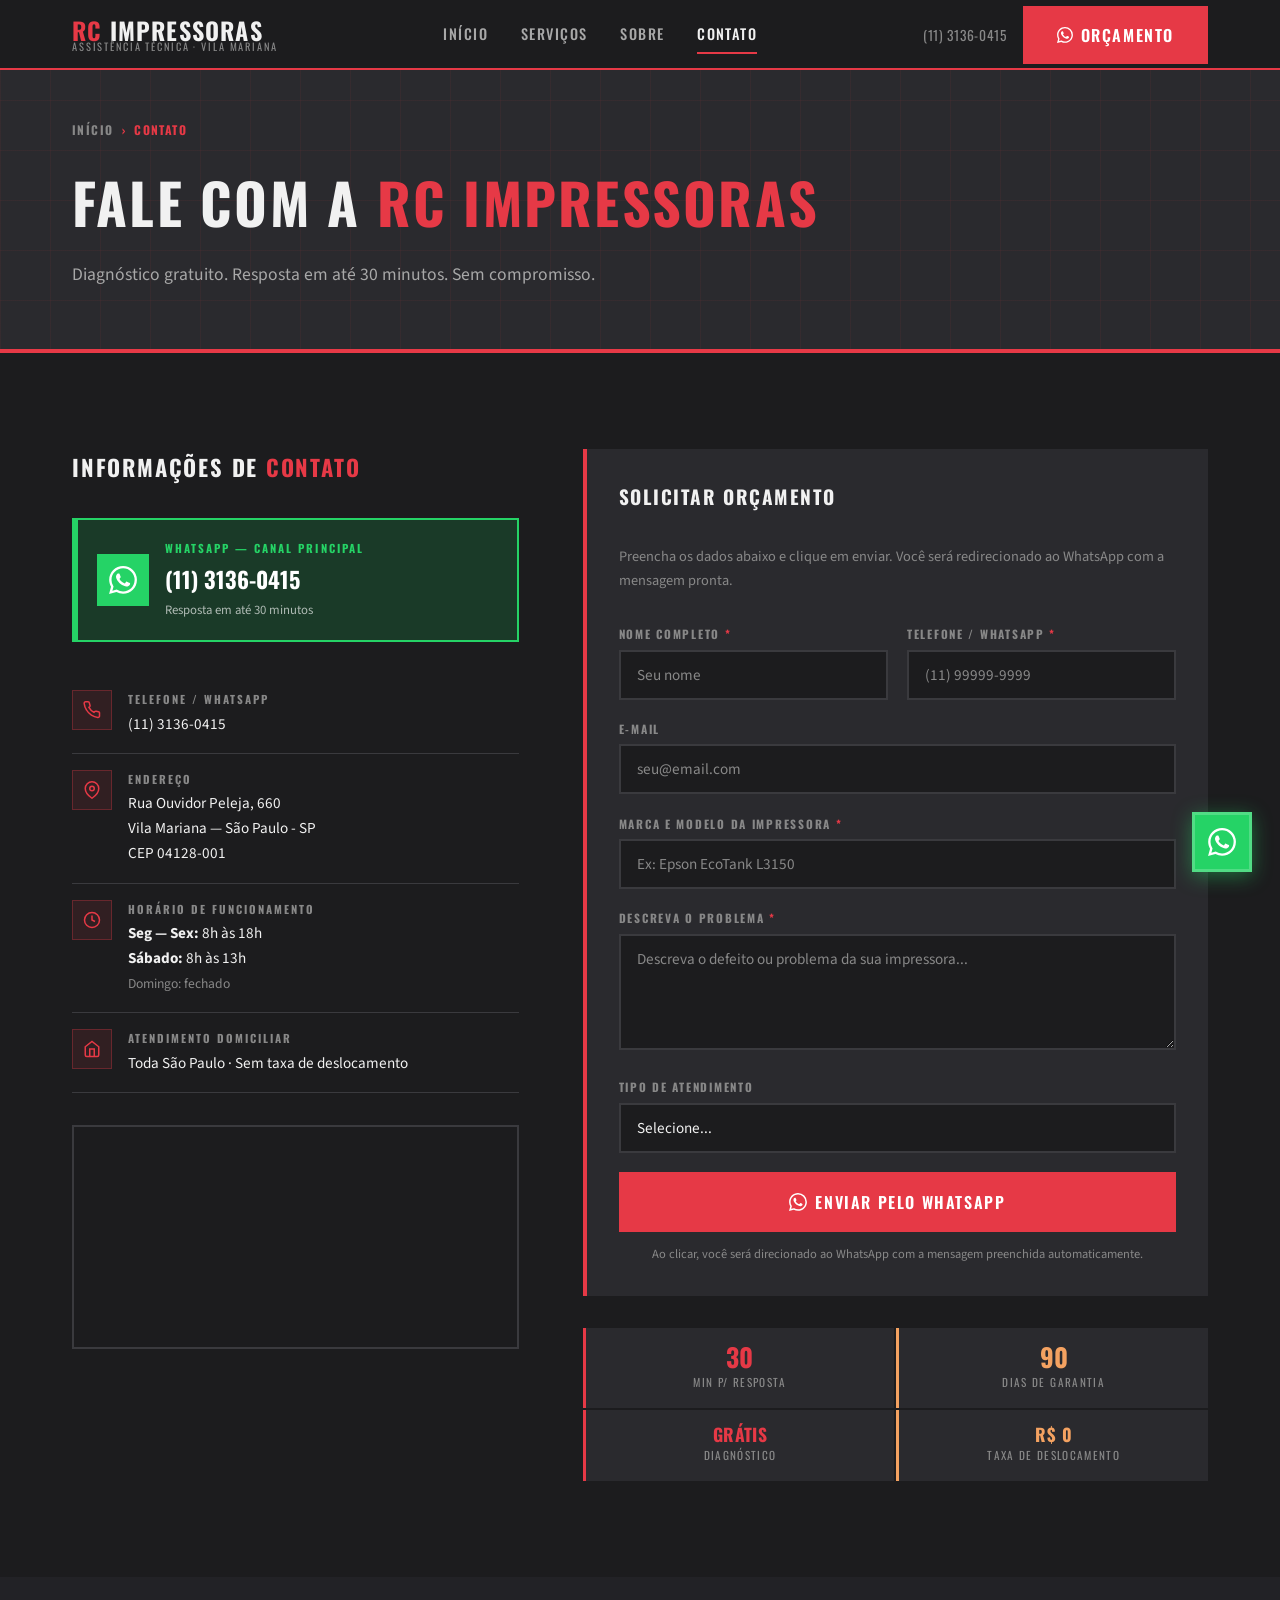
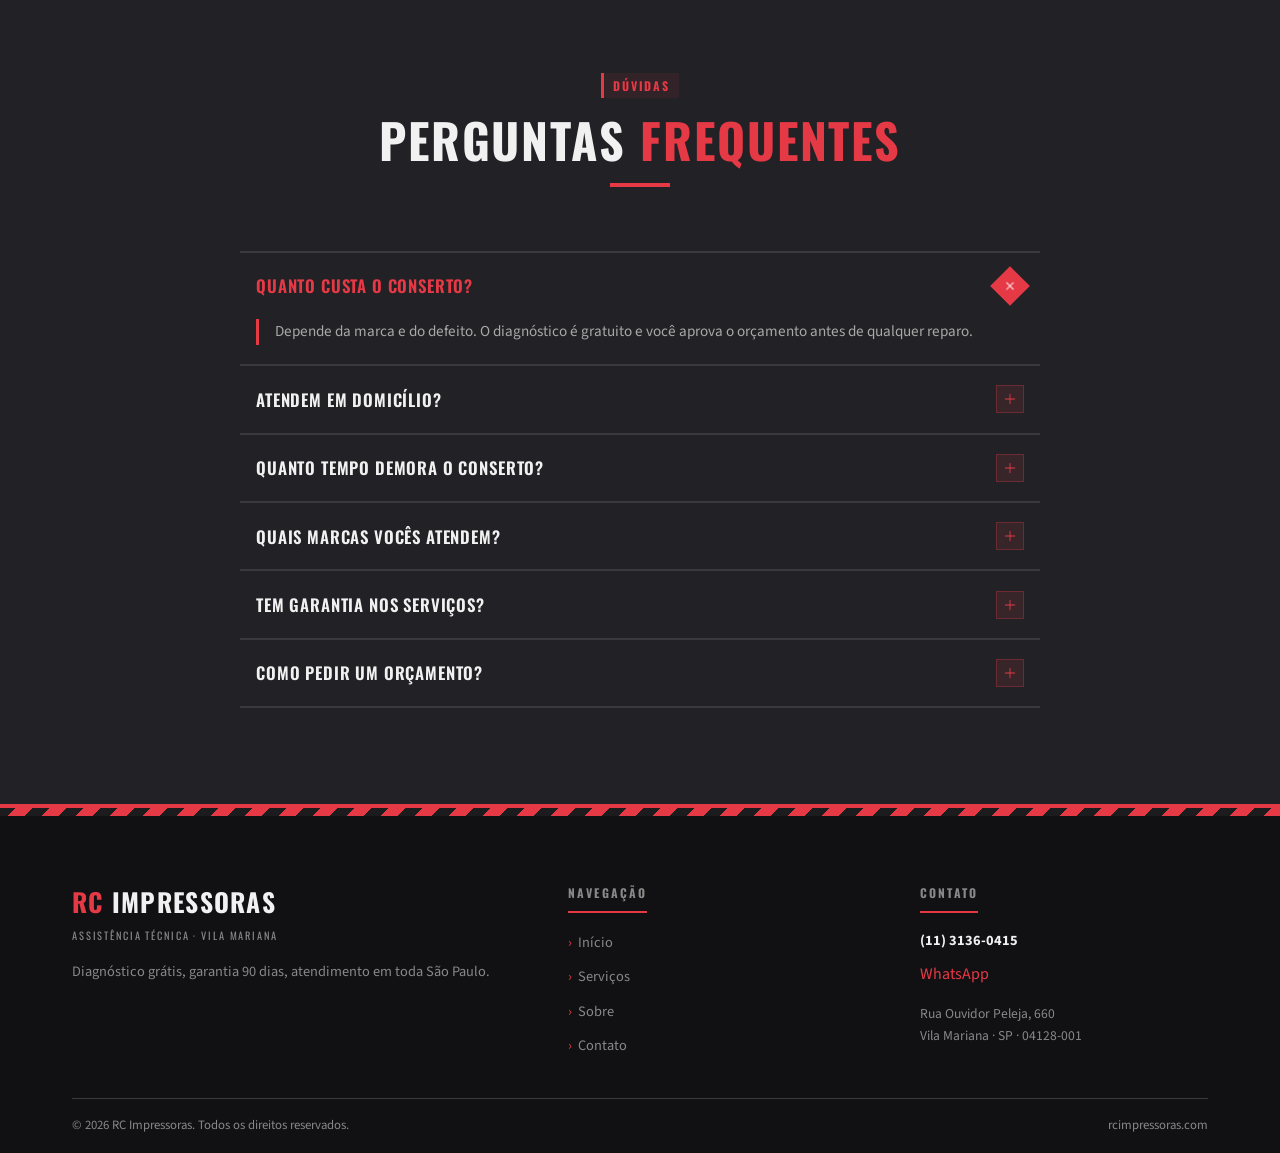
==== contato.html @ 0e1768c3 "chore: initial deploy - RC Impressoras industrial site Site estático industrial/robusto para GitHub " ====
<!DOCTYPE html>
<html lang="pt-BR">
<head>
  <meta charset="UTF-8">
  <meta name="viewport" content="width=device-width, initial-scale=1.0">
  <meta http-equiv="X-UA-Compatible" content="IE=edge">

  <title>Contato RC Impressoras | WhatsApp e Orçamento</title>
  <meta name="description" content="Fale com a RC Impressoras. Diagnóstico gratuito em São Paulo. WhatsApp (11) 3136-0415. Rua Ouvidor Peleja, 660 — Vila Mariana, SP.">
  <link rel="canonical" href="https://rcimpressoras.com/contato.html">

  <meta property="og:title" content="Contato RC Impressoras | WhatsApp">
  <meta property="og:description" content="Fale com a RC Impressoras. Diagnóstico gratuito em São Paulo.">
  <meta property="og:url" content="https://rcimpressoras.com/contato.html">
  <meta property="og:type" content="website">

  <link rel="preconnect" href="https://fonts.googleapis.com">
  <link rel="preconnect" href="https://fonts.gstatic.com" crossorigin>
  <link href="https://fonts.googleapis.com/css2?family=Oswald:wght@400;500;600;700&family=Source+Sans+3:wght@300;400;600;700&display=swap" rel="stylesheet">
  <link rel="stylesheet" href="css/style.css">

  <style>
    body{background:#1c1c1e;color:#f1f1f1}
    .site-header{position:fixed;top:0;left:0;right:0;z-index:1000;background:rgba(28,28,30,.95);border-bottom:2px solid #e63946;height:70px}
  </style>
</head>
<body>

<!-- HEADER -->
<header class="site-header" role="banner">
  <div class="container">
    <nav class="nav-inner" aria-label="Navegação principal">
      <a href="index.html" class="nav-logo" aria-label="RC Impressoras — Página inicial">
        <span class="logo-main"><span>RC</span> Impressoras</span>
        <span class="logo-sub">Assistência Técnica · Vila Mariana</span>
      </a>
      <ul class="nav-links" role="list">
        <li><a href="index.html">Início</a></li>
        <li><a href="servicos.html">Serviços</a></li>
        <li><a href="sobre.html">Sobre</a></li>
        <li><a href="contato.html" class="active">Contato</a></li>
      </ul>
      <div class="nav-cta">
        <span class="nav-phone">(11) 3136-0415</span>
        <a href="https://wa.me/551131360415?text=Ol%C3%A1!%20Gostaria%20de%20solicitar%20um%20or%C3%A7amento." class="btn btn-primary" target="_blank" rel="noopener noreferrer">
          <svg width="16" height="16" fill="currentColor" viewBox="0 0 16 16" aria-hidden="true"><path d="M13.601 2.326A7.854 7.854 0 0 0 7.994 0C3.627 0 .068 3.558.064 7.926c0 1.399.366 2.76 1.057 3.965L0 16l4.204-1.102a7.933 7.933 0 0 0 3.79.965h.004c4.368 0 7.926-3.558 7.93-7.93A7.898 7.898 0 0 0 13.6 2.326zM7.994 14.521a6.573 6.573 0 0 1-3.356-.92l-.24-.144-2.494.654.666-2.433-.156-.251a6.56 6.56 0 0 1-1.007-3.505c0-3.626 2.957-6.584 6.591-6.584a6.56 6.56 0 0 1 4.66 1.931 6.557 6.557 0 0 1 1.928 4.66c-.004 3.639-2.961 6.592-6.592 6.592zm3.615-4.934c-.197-.099-1.17-.578-1.353-.646-.182-.065-.315-.099-.445.099-.133.197-.513.646-.627.775-.114.133-.232.148-.43.05-.197-.1-.836-.308-1.592-.985-.59-.525-.985-1.175-1.103-1.372-.114-.198-.011-.304.088-.403.087-.088.197-.232.296-.346.1-.114.133-.198.198-.33.065-.134.034-.248-.015-.347-.05-.099-.445-1.076-.612-1.47-.16-.389-.323-.335-.445-.34-.114-.007-.247-.007-.38-.007a.729.729 0 0 0-.529.247c-.182.198-.691.677-.691 1.654 0 .977.71 1.916.81 2.049.098.133 1.394 2.132 3.383 2.992.47.205.84.326 1.129.418.475.152.904.129 1.246.08.38-.058 1.171-.48 1.338-.943.164-.464.164-.86.114-.943-.049-.084-.182-.133-.38-.232z"/></svg>
          Orçamento
        </a>
      </div>
      <button class="nav-toggle" aria-label="Abrir menu" aria-expanded="false" aria-controls="mobile-nav">
        <span></span><span></span><span></span>
      </button>
    </nav>
  </div>
</header>

<nav class="mobile-nav" id="mobile-nav" aria-label="Navegação mobile">
  <a href="index.html">Início</a>
  <a href="servicos.html">Serviços</a>
  <a href="sobre.html">Sobre</a>
  <a href="contato.html">Contato</a>
  <a href="https://wa.me/551131360415" target="_blank" rel="noopener noreferrer" style="color:var(--primary)">WhatsApp: (11) 3136-0415</a>
</nav>

<main>

<!-- PAGE HERO -->
<section class="page-hero" aria-label="Contato RC Impressoras">
  <div class="container">
    <nav class="breadcrumb" aria-label="Localização na página">
      <a href="index.html">Início</a>
      <span aria-hidden="true">›</span>
      <span aria-current="page">Contato</span>
    </nav>
    <h1 class="page-hero-title">Fale com a <span>RC Impressoras</span></h1>
    <p class="page-hero-sub">Diagnóstico gratuito. Resposta em até 30 minutos. Sem compromisso.</p>
  </div>
</section>

<!-- CONTACT SECTION -->
<section class="contact" aria-labelledby="contact-title">
  <div class="container">

    <div class="contact-inner">

      <!-- LEFT: Info -->
      <div>
        <h2 id="contact-title" style="font-family:var(--font-heading);font-size:1.4rem;font-weight:700;text-transform:uppercase;letter-spacing:.08em;margin-bottom:var(--space-md);color:var(--text);">Informações de <span style="color:var(--primary)">Contato</span></h2>

        <!-- WhatsApp highlight -->
        <a href="https://wa.me/551131360415?text=Ol%C3%A1!%20Gostaria%20de%20solicitar%20um%20or%C3%A7amento." target="_blank" rel="noopener noreferrer" style="display:flex;align-items:center;gap:1rem;background:#1a3a28;border:2px solid #25d366;border-left:6px solid #25d366;padding:1.2rem;margin-bottom:var(--space-md);text-decoration:none;transition:box-shadow .25s ease;" onmouseover="this.style.boxShadow='0 4px 20px rgba(37,211,102,.3)'" onmouseout="this.style.boxShadow='none'" aria-label="Abrir WhatsApp">
          <div style="width:52px;height:52px;background:#25d366;display:flex;align-items:center;justify-content:center;flex-shrink:0;">
            <svg width="28" height="28" viewBox="0 0 24 24" fill="white" aria-hidden="true"><path d="M17.472 14.382c-.297-.149-1.758-.867-2.03-.967-.273-.099-.471-.148-.67.15-.197.297-.767.966-.94 1.164-.173.199-.347.223-.644.075-.297-.15-1.255-.463-2.39-1.475-.883-.788-1.48-1.761-1.653-2.059-.173-.297-.018-.458.13-.606.134-.133.298-.347.446-.52.149-.174.198-.298.298-.497.099-.198.05-.371-.025-.52-.075-.149-.669-1.612-.916-2.207-.242-.579-.487-.5-.669-.51-.173-.008-.371-.01-.57-.01-.198 0-.52.074-.792.372-.272.297-1.04 1.016-1.04 2.479 0 1.462 1.065 2.875 1.213 3.074.149.198 2.096 3.2 5.077 4.487.709.306 1.262.489 1.694.625.712.227 1.36.195 1.871.118.571-.085 1.758-.719 2.006-1.413.248-.694.248-1.289.173-1.413-.074-.124-.272-.198-.57-.347m-5.421 7.403h-.004a9.87 9.87 0 0 1-5.031-1.378l-.361-.214-3.741.982.998-3.648-.235-.374a9.86 9.86 0 0 1-1.51-5.26c.001-5.45 4.436-9.884 9.888-9.884 2.64 0 5.122 1.03 6.988 2.898a9.825 9.825 0 0 1 2.893 6.994c-.003 5.45-4.437 9.884-9.885 9.884m8.413-18.297A11.815 11.815 0 0 0 12.05 0C5.495 0 .16 5.335.157 11.892c0 2.096.547 4.142 1.588 5.945L.057 24l6.305-1.654a11.882 11.882 0 0 0 5.683 1.448h.005c6.554 0 11.89-5.335 11.893-11.893a11.821 11.821 0 0 0-3.48-8.413z"/></svg>
          </div>
          <div>
            <div style="font-family:var(--font-heading);font-size:.7rem;font-weight:700;letter-spacing:.18em;text-transform:uppercase;color:#25d366;margin-bottom:.2rem;">WhatsApp — Canal principal</div>
            <div style="font-family:var(--font-heading);font-size:1.4rem;font-weight:700;color:#fff;">(11) 3136-0415</div>
            <div style="font-size:.8rem;color:rgba(255,255,255,.65);margin-top:.1rem;">Resposta em até 30 minutos</div>
          </div>
        </a>

        <div class="contact-detail">
          <div class="contact-detail-icon" aria-hidden="true">
            <svg width="18" height="18" fill="none" stroke="currentColor" stroke-width="2" viewBox="0 0 24 24"><path d="M22 16.92v3a2 2 0 0 1-2.18 2 19.79 19.79 0 0 1-8.63-3.07A19.5 19.5 0 0 1 4.69 12 19.79 19.79 0 0 1 1.61 3.39 2 2 0 0 1 3.6 1h3a2 2 0 0 1 2 1.72c.127.96.361 1.903.7 2.81a2 2 0 0 1-.45 2.11L7.91 8.38a16 16 0 0 0 6.71 6.71l.96-.96a2 2 0 0 1 2.11-.45c.907.339 1.85.573 2.81.7A2 2 0 0 1 22 16.92z"/></svg>
          </div>
          <div>
            <p class="contact-detail-label">Telefone / WhatsApp</p>
            <p class="contact-detail-value"><a href="tel:+551131360415">(11) 3136-0415</a></p>
          </div>
        </div>

        <div class="contact-detail">
          <div class="contact-detail-icon" aria-hidden="true">
            <svg width="18" height="18" fill="none" stroke="currentColor" stroke-width="2" viewBox="0 0 24 24"><path d="M21 10c0 7-9 13-9 13s-9-6-9-13a9 9 0 0 1 18 0z"/><circle cx="12" cy="10" r="3"/></svg>
          </div>
          <div>
            <p class="contact-detail-label">Endereço</p>
            <p class="contact-detail-value">Rua Ouvidor Peleja, 660<br>Vila Mariana — São Paulo - SP<br>CEP 04128-001</p>
          </div>
        </div>

        <div class="contact-detail">
          <div class="contact-detail-icon" aria-hidden="true">
            <svg width="18" height="18" fill="none" stroke="currentColor" stroke-width="2" viewBox="0 0 24 24"><circle cx="12" cy="12" r="10"/><polyline points="12 6 12 12 16 14"/></svg>
          </div>
          <div>
            <p class="contact-detail-label">Horário de funcionamento</p>
            <p class="contact-detail-value">
              <strong>Seg — Sex:</strong> 8h às 18h<br>
              <strong>Sábado:</strong> 8h às 13h<br>
              <span style="font-size:.85rem;color:var(--text-muted)">Domingo: fechado</span>
            </p>
          </div>
        </div>

        <div class="contact-detail">
          <div class="contact-detail-icon" aria-hidden="true">
            <svg width="18" height="18" fill="none" stroke="currentColor" stroke-width="2" viewBox="0 0 24 24"><path d="M3 9l9-7 9 7v11a2 2 0 0 1-2 2H5a2 2 0 0 1-2-2z"/><polyline points="9 22 9 12 15 12 15 22"/></svg>
          </div>
          <div>
            <p class="contact-detail-label">Atendimento domiciliar</p>
            <p class="contact-detail-value">Toda São Paulo · Sem taxa de deslocamento</p>
          </div>
        </div>

        <!-- Map embed placeholder -->
        <div style="margin-top:var(--space-md);border:2px solid var(--border);overflow:hidden;">
          <iframe
            title="Localização RC Impressoras — Rua Ouvidor Peleja 660, Vila Mariana, São Paulo"
            src="https://www.google.com/maps/embed?pb=!1m18!1m12!1m3!1d3655.6!2d-46.6385!3d-23.5951!2m3!1f0!2f0!3f0!3m2!1i1024!2i768!4f13.1!3m3!1m2!1s0x0%3A0x0!2zUua6Ouvidor+Peleja+660+Vila+Mariana+S%C3%A3o+Paulo!5e0!3m2!1spt-BR!2sbr!4v1234567890"
            width="100%"
            height="220"
            style="border:0;display:block;filter:grayscale(1) invert(0.9) contrast(1.1);"
            allowfullscreen=""
            loading="lazy"
            referrerpolicy="no-referrer-when-downgrade">
          </iframe>
        </div>
      </div>

      <!-- RIGHT: Form -->
      <div>
        <div class="contact-form-wrap animate-in delay-2">
          <h3>Solicitar Orçamento</h3>
          <p style="font-size:.9rem;color:var(--text-muted);margin-bottom:var(--space-md);">Preencha os dados abaixo e clique em enviar. Você será redirecionado ao WhatsApp com a mensagem pronta.</p>

          <form id="contact-form" novalidate aria-label="Formulário de orçamento">

            <div class="form-row">
              <div class="form-group">
                <label for="nome">Nome completo <span style="color:var(--primary)">*</span></label>
                <input type="text" id="nome" name="nome" placeholder="Seu nome" required autocomplete="name">
              </div>
              <div class="form-group">
                <label for="telefone">Telefone / WhatsApp <span style="color:var(--primary)">*</span></label>
                <input type="tel" id="telefone" name="telefone" placeholder="(11) 99999-9999" required autocomplete="tel">
              </div>
            </div>

            <div class="form-group">
              <label for="email">E-mail</label>
              <input type="email" id="email" name="email" placeholder="seu@email.com" autocomplete="email">
            </div>

            <div class="form-group">
              <label for="marca">Marca e modelo da impressora <span style="color:var(--primary)">*</span></label>
              <input type="text" id="marca" name="marca" placeholder="Ex: Epson EcoTank L3150" required>
            </div>

            <div class="form-group">
              <label for="problema">Descreva o problema <span style="color:var(--primary)">*</span></label>
              <textarea id="problema" name="problema" placeholder="Descreva o defeito ou problema da sua impressora..." required rows="4"></textarea>
            </div>

            <div class="form-group">
              <label for="tipo">Tipo de atendimento</label>
              <select id="tipo" name="tipo">
                <option value="">Selecione...</option>
                <option value="Levar à oficina">Levar à oficina</option>
                <option value="Atendimento domiciliar">Atendimento domiciliar</option>
                <option value="Manutenção preventiva">Manutenção preventiva (empresa)</option>
                <option value="Não sei ainda">Não sei ainda</option>
              </select>
            </div>

            <button type="submit" class="btn btn-primary" style="width:100%;justify-content:center;padding:1rem;">
              <svg width="18" height="18" fill="currentColor" viewBox="0 0 16 16" aria-hidden="true"><path d="M13.601 2.326A7.854 7.854 0 0 0 7.994 0C3.627 0 .068 3.558.064 7.926c0 1.399.366 2.76 1.057 3.965L0 16l4.204-1.102a7.933 7.933 0 0 0 3.79.965h.004c4.368 0 7.926-3.558 7.93-7.93A7.898 7.898 0 0 0 13.6 2.326zM7.994 14.521a6.573 6.573 0 0 1-3.356-.92l-.24-.144-2.494.654.666-2.433-.156-.251a6.56 6.56 0 0 1-1.007-3.505c0-3.626 2.957-6.584 6.591-6.584a6.56 6.56 0 0 1 4.66 1.931 6.557 6.557 0 0 1 1.928 4.66c-.004 3.639-2.961 6.592-6.592 6.592zm3.615-4.934c-.197-.099-1.17-.578-1.353-.646-.182-.065-.315-.099-.445.099-.133.197-.513.646-.627.775-.114.133-.232.148-.43.05-.197-.1-.836-.308-1.592-.985-.59-.525-.985-1.175-1.103-1.372-.114-.198-.011-.304.088-.403.087-.088.197-.232.296-.346.1-.114.133-.198.198-.33.065-.134.034-.248-.015-.347-.05-.099-.445-1.076-.612-1.47-.16-.389-.323-.335-.445-.34-.114-.007-.247-.007-.38-.007a.729.729 0 0 0-.529.247c-.182.198-.691.677-.691 1.654 0 .977.71 1.916.81 2.049.098.133 1.394 2.132 3.383 2.992.47.205.84.326 1.129.418.475.152.904.129 1.246.08.38-.058 1.171-.48 1.338-.943.164-.464.164-.86.114-.943-.049-.084-.182-.133-.38-.232z"/></svg>
              Enviar pelo WhatsApp
            </button>

            <p style="font-size:.78rem;color:var(--text-muted);margin-top:.75rem;text-align:center;">
              Ao clicar, você será direcionado ao WhatsApp com a mensagem preenchida automaticamente.
            </p>
          </form>
        </div>

        <!-- Diferenciais rápidos -->
        <div style="margin-top:var(--space-md);display:grid;grid-template-columns:1fr 1fr;gap:2px;">
          <div style="background:var(--surface);border-left:3px solid var(--primary);padding:1rem;text-align:center;">
            <div style="font-family:var(--font-heading);font-size:1.6rem;font-weight:700;color:var(--primary);line-height:1;">30</div>
            <div style="font-size:.7rem;font-family:var(--font-heading);letter-spacing:.12em;text-transform:uppercase;color:var(--text-muted);margin-top:.2rem;">min p/ resposta</div>
          </div>
          <div style="background:var(--surface);border-left:3px solid var(--accent);padding:1rem;text-align:center;">
            <div style="font-family:var(--font-heading);font-size:1.6rem;font-weight:700;color:var(--accent);line-height:1;">90</div>
            <div style="font-size:.7rem;font-family:var(--font-heading);letter-spacing:.12em;text-transform:uppercase;color:var(--text-muted);margin-top:.2rem;">dias de garantia</div>
          </div>
          <div style="background:var(--surface);border-left:3px solid var(--primary);padding:1rem;text-align:center;">
            <div style="font-family:var(--font-heading);font-size:1.1rem;font-weight:700;color:var(--primary);line-height:1;letter-spacing:.02em;">GRÁTIS</div>
            <div style="font-size:.7rem;font-family:var(--font-heading);letter-spacing:.12em;text-transform:uppercase;color:var(--text-muted);margin-top:.2rem;">diagnóstico</div>
          </div>
          <div style="background:var(--surface);border-left:3px solid var(--accent);padding:1rem;text-align:center;">
            <div style="font-family:var(--font-heading);font-size:1.1rem;font-weight:700;color:var(--accent);line-height:1;letter-spacing:.02em;">R$ 0</div>
            <div style="font-size:.7rem;font-family:var(--font-heading);letter-spacing:.12em;text-transform:uppercase;color:var(--text-muted);margin-top:.2rem;">taxa de deslocamento</div>
          </div>
        </div>

      </div>
    </div>

  </div>
</section>

<!-- FAQ SNIPPET -->
<section style="padding:var(--space-xl) 0;background:var(--surface-alt);" aria-labelledby="faq-c-title">
  <div class="container">
    <div class="section-header" style="text-align:center;margin-bottom:var(--space-lg)">
      <div class="section-tag" aria-hidden="true">Dúvidas</div>
      <h2 class="section-title" id="faq-c-title">Perguntas <span>Frequentes</span></h2>
      <div class="divider-red center" aria-hidden="true"></div>
    </div>

    <div class="faq-list" role="list">
      <div class="faq-item" role="listitem">
        <button class="faq-question" aria-expanded="false" aria-controls="faqc-a1">
          Quanto custa o conserto?
          <span class="faq-icon" aria-hidden="true"><svg width="14" height="14" fill="currentColor" viewBox="0 0 16 16"><path d="M8 2a.5.5 0 0 1 .5.5v5h5a.5.5 0 0 1 0 1h-5v5a.5.5 0 0 1-1 0v-5h-5a.5.5 0 0 1 0-1h5v-5A.5.5 0 0 1 8 2z"/></svg></span>
        </button>
        <div class="faq-answer" id="faqc-a1" role="region">
          <p>Depende da marca e do defeito. O diagnóstico é gratuito e você aprova o orçamento antes de qualquer reparo.</p>
        </div>
      </div>
      <div class="faq-item" role="listitem">
        <button class="faq-question" aria-expanded="false" aria-controls="faqc-a2">
          Atendem em domicílio?
          <span class="faq-icon" aria-hidden="true"><svg width="14" height="14" fill="currentColor" viewBox="0 0 16 16"><path d="M8 2a.5.5 0 0 1 .5.5v5h5a.5.5 0 0 1 0 1h-5v5a.5.5 0 0 1-1 0v-5h-5a.5.5 0 0 1 0-1h5v-5A.5.5 0 0 1 8 2z"/></svg></span>
        </button>
        <div class="faq-answer" id="faqc-a2" role="region">
          <p>Sim, atendemos em Vila Mariana e em toda São Paulo sem taxa de deslocamento.</p>
        </div>
      </div>
      <div class="faq-item" role="listitem">
        <button class="faq-question" aria-expanded="false" aria-controls="faqc-a3">
          Quanto tempo demora o conserto?
          <span class="faq-icon" aria-hidden="true"><svg width="14" height="14" fill="currentColor" viewBox="0 0 16 16"><path d="M8 2a.5.5 0 0 1 .5.5v5h5a.5.5 0 0 1 0 1h-5v5a.5.5 0 0 1-1 0v-5h-5a.5.5 0 0 1 0-1h5v-5A.5.5 0 0 1 8 2z"/></svg></span>
        </button>
        <div class="faq-answer" id="faqc-a3" role="region">
          <p>Maioria em 24 horas. Casos complexos até 3 dias úteis.</p>
        </div>
      </div>
      <div class="faq-item" role="listitem">
        <button class="faq-question" aria-expanded="false" aria-controls="faqc-a4">
          Quais marcas vocês atendem?
          <span class="faq-icon" aria-hidden="true"><svg width="14" height="14" fill="currentColor" viewBox="0 0 16 16"><path d="M8 2a.5.5 0 0 1 .5.5v5h5a.5.5 0 0 1 0 1h-5v5a.5.5 0 0 1-1 0v-5h-5a.5.5 0 0 1 0-1h5v-5A.5.5 0 0 1 8 2z"/></svg></span>
        </button>
        <div class="faq-answer" id="faqc-a4" role="region">
          <p>HP, Canon, Epson, Brother, Samsung, Zebra, Lexmark e outras. Entre em contato para confirmar sua marca.</p>
        </div>
      </div>
      <div class="faq-item" role="listitem">
        <button class="faq-question" aria-expanded="false" aria-controls="faqc-a5">
          Tem garantia nos serviços?
          <span class="faq-icon" aria-hidden="true"><svg width="14" height="14" fill="currentColor" viewBox="0 0 16 16"><path d="M8 2a.5.5 0 0 1 .5.5v5h5a.5.5 0 0 1 0 1h-5v5a.5.5 0 0 1-1 0v-5h-5a.5.5 0 0 1 0-1h5v-5A.5.5 0 0 1 8 2z"/></svg></span>
        </button>
        <div class="faq-answer" id="faqc-a5" role="region">
          <p>Sim, 90 dias em todos os serviços de peças e mão de obra.</p>
        </div>
      </div>
      <div class="faq-item" role="listitem">
        <button class="faq-question" aria-expanded="false" aria-controls="faqc-a6">
          Como pedir um orçamento?
          <span class="faq-icon" aria-hidden="true"><svg width="14" height="14" fill="currentColor" viewBox="0 0 16 16"><path d="M8 2a.5.5 0 0 1 .5.5v5h5a.5.5 0 0 1 0 1h-5v5a.5.5 0 0 1-1 0v-5h-5a.5.5 0 0 1 0-1h5v-5A.5.5 0 0 1 8 2z"/></svg></span>
        </button>
        <div class="faq-answer" id="faqc-a6" role="region">
          <p>Pelo formulário acima ou direto no WhatsApp (11) 3136-0415. Respondemos em até 30 minutos.</p>
        </div>
      </div>
    </div>
  </div>
</section>

</main>

<footer class="site-footer" role="contentinfo">
  <div class="danger-tape" aria-hidden="true"></div>
  <div class="container">
    <div class="footer-top">
      <div class="footer-brand">
        <p class="logo-main"><span>RC</span> Impressoras</p>
        <span class="logo-sub">Assistência Técnica · Vila Mariana</span>
        <p>Diagnóstico grátis, garantia 90 dias, atendimento em toda São Paulo.</p>
      </div>
      <nav aria-label="Links do rodapé">
        <p class="footer-col-title">Navegação</p>
        <ul class="footer-links">
          <li><a href="index.html">Início</a></li>
          <li><a href="servicos.html">Serviços</a></li>
          <li><a href="sobre.html">Sobre</a></li>
          <li><a href="contato.html">Contato</a></li>
        </ul>
      </nav>
      <div>
        <p class="footer-col-title">Contato</p>
        <p style="color:var(--neutral);font-size:.9rem"><strong style="color:var(--text)">(11) 3136-0415</strong></p>
        <p style="margin-top:.5rem"><a href="https://wa.me/551131360415" target="_blank" rel="noopener noreferrer" style="color:var(--primary)">WhatsApp</a></p>
        <p style="margin-top:1rem;font-size:.85rem;color:var(--text-muted)">Rua Ouvidor Peleja, 660<br>Vila Mariana · SP · 04128-001</p>
      </div>
    </div>
    <div class="footer-bottom">
      <p>&copy; 2026 RC Impressoras. Todos os direitos reservados.</p>
      <p><a href="https://rcimpressoras.com">rcimpressoras.com</a></p>
    </div>
  </div>
</footer>

<a href="https://wa.me/551131360415?text=Ol%C3%A1!%20Gostaria%20de%20solicitar%20um%20or%C3%A7amento." class="wa-float" target="_blank" rel="noopener noreferrer" aria-label="Falar no WhatsApp">
  <svg viewBox="0 0 24 24" fill="currentColor" aria-hidden="true"><path d="M17.472 14.382c-.297-.149-1.758-.867-2.03-.967-.273-.099-.471-.148-.67.15-.197.297-.767.966-.94 1.164-.173.199-.347.223-.644.075-.297-.15-1.255-.463-2.39-1.475-.883-.788-1.48-1.761-1.653-2.059-.173-.297-.018-.458.13-.606.134-.133.298-.347.446-.52.149-.174.198-.298.298-.497.099-.198.05-.371-.025-.52-.075-.149-.669-1.612-.916-2.207-.242-.579-.487-.5-.669-.51-.173-.008-.371-.01-.57-.01-.198 0-.52.074-.792.372-.272.297-1.04 1.016-1.04 2.479 0 1.462 1.065 2.875 1.213 3.074.149.198 2.096 3.2 5.077 4.487.709.306 1.262.489 1.694.625.712.227 1.36.195 1.871.118.571-.085 1.758-.719 2.006-1.413.248-.694.248-1.289.173-1.413-.074-.124-.272-.198-.57-.347m-5.421 7.403h-.004a9.87 9.87 0 0 1-5.031-1.378l-.361-.214-3.741.982.998-3.648-.235-.374a9.86 9.86 0 0 1-1.51-5.26c.001-5.45 4.436-9.884 9.888-9.884 2.64 0 5.122 1.03 6.988 2.898a9.825 9.825 0 0 1 2.893 6.994c-.003 5.45-4.437 9.884-9.885 9.884m8.413-18.297A11.815 11.815 0 0 0 12.05 0C5.495 0 .16 5.335.157 11.892c0 2.096.547 4.142 1.588 5.945L.057 24l6.305-1.654a11.882 11.882 0 0 0 5.683 1.448h.005c6.554 0 11.89-5.335 11.893-11.893a11.821 11.821 0 0 0-3.48-8.413z"/></svg>
  <span class="wa-tooltip">Falar no WhatsApp</span>
</a>

<script src="js/main.js"></script>
</body>
</html>
---- css/style.css ----
/* ============================================================
   RC Impressoras — style.css
   Industrial / Robusto Design System
   ============================================================ */

/* ── Google Fonts ── */
@import url('https://fonts.googleapis.com/css2?family=Oswald:wght@400;500;600;700&family=Source+Sans+3:wght@300;400;600;700&display=swap');

/* ── CSS Custom Properties ── */
:root {
  --bg:           #1c1c1e;
  --surface:      #2a2a2e;
  --surface-alt:  #222226;
  --primary:      #e63946;
  --primary-dark: #b52b35;
  --accent:       #f4a261;
  --neutral:      #a8a8a8;
  --text:         #f1f1f1;
  --text-muted:   #888888;
  --border:       #3a3a3e;
  --border-light: #444448;

  --font-heading: 'Oswald', 'Arial Narrow', sans-serif;
  --font-body:    'Source Sans 3', 'Helvetica Neue', sans-serif;

  --radius:       0px;
  --transition:   0.25s ease;
  --shadow:       0 4px 24px rgba(0,0,0,0.5);
  --shadow-red:   0 0 24px rgba(230,57,70,0.35);

  --container:    1200px;
  --space-xs:     0.5rem;
  --space-sm:     1rem;
  --space-md:     2rem;
  --space-lg:     4rem;
  --space-xl:     6rem;
}

/* ── Reset ── */
*, *::before, *::after { box-sizing: border-box; margin: 0; padding: 0; }

html { scroll-behavior: smooth; font-size: 16px; }

body {
  background-color: var(--bg);
  color: var(--text);
  font-family: var(--font-body);
  font-weight: 400;
  line-height: 1.65;
  -webkit-font-smoothing: antialiased;
  overflow-x: hidden;
}

img { max-width: 100%; height: auto; display: block; }
a { color: var(--primary); text-decoration: none; transition: color var(--transition); }
a:hover { color: var(--accent); }
ul { list-style: none; }
button { cursor: pointer; border: none; background: none; font-family: var(--font-body); }

/* ── Utility ── */
.container { max-width: var(--container); margin: 0 auto; padding: 0 var(--space-md); }
.sr-only { position: absolute; width: 1px; height: 1px; overflow: hidden; clip: rect(0,0,0,0); white-space: nowrap; }

.section-tag {
  display: inline-block;
  font-family: var(--font-heading);
  font-size: 0.75rem;
  font-weight: 700;
  letter-spacing: 0.15em;
  text-transform: uppercase;
  color: var(--primary);
  border-left: 3px solid var(--primary);
  padding: 0.2em 0.75em;
  margin-bottom: var(--space-sm);
  background: rgba(230,57,70,0.08);
}

.section-title {
  font-family: var(--font-heading);
  font-size: clamp(2rem, 4vw, 3rem);
  font-weight: 700;
  text-transform: uppercase;
  letter-spacing: 0.04em;
  line-height: 1.1;
  color: var(--text);
}

.section-title span { color: var(--primary); }

.divider-red {
  width: 60px;
  height: 4px;
  background: var(--primary);
  margin: var(--space-sm) 0 var(--space-md);
}

.divider-red.center { margin-left: auto; margin-right: auto; }

.btn {
  display: inline-flex;
  align-items: center;
  gap: 0.5rem;
  padding: 0.85rem 2rem;
  font-family: var(--font-heading);
  font-size: 1rem;
  font-weight: 600;
  letter-spacing: 0.1em;
  text-transform: uppercase;
  transition: all var(--transition);
  position: relative;
  overflow: hidden;
}

.btn::before {
  content: '';
  position: absolute;
  inset: 0;
  background: rgba(255,255,255,0.08);
  opacity: 0;
  transition: opacity var(--transition);
}

.btn:hover::before { opacity: 1; }

.btn-primary {
  background: var(--primary);
  color: #fff;
  border: 2px solid var(--primary);
}
.btn-primary:hover {
  background: var(--primary-dark);
  border-color: var(--primary-dark);
  color: #fff;
  transform: translateY(-2px);
  box-shadow: 0 6px 20px rgba(230,57,70,0.4);
}

.btn-outline {
  background: transparent;
  color: var(--text);
  border: 2px solid var(--border-light);
}
.btn-outline:hover {
  border-color: var(--primary);
  color: var(--primary);
  transform: translateY(-2px);
}

.btn-ghost {
  background: transparent;
  color: var(--primary);
  border: 2px solid var(--primary);
  padding: 0.65rem 1.5rem;
  font-size: 0.875rem;
}
.btn-ghost:hover {
  background: var(--primary);
  color: #fff;
}

/* ── Industrial Stripe Pattern ── */
.stripe-pattern {
  background-image: repeating-linear-gradient(
    -45deg,
    transparent,
    transparent 10px,
    rgba(230,57,70,0.08) 10px,
    rgba(230,57,70,0.08) 20px
  );
}

.danger-tape {
  height: 8px;
  background-image: repeating-linear-gradient(
    -45deg,
    var(--primary) 0,
    var(--primary) 12px,
    #1c1c1e 12px,
    #1c1c1e 24px
  );
}

/* ── NAV ── */
.site-header {
  position: fixed;
  top: 0;
  left: 0;
  right: 0;
  z-index: 1000;
  background: rgba(28,28,30,0.95);
  backdrop-filter: blur(12px);
  -webkit-backdrop-filter: blur(12px);
  border-bottom: 2px solid var(--primary);
  transition: box-shadow var(--transition);
}

.site-header.scrolled { box-shadow: 0 4px 30px rgba(0,0,0,0.6); }

.nav-inner {
  display: flex;
  align-items: center;
  justify-content: space-between;
  height: 70px;
}

.nav-logo {
  display: flex;
  flex-direction: column;
  line-height: 1;
  color: var(--text);
}

.nav-logo .logo-main {
  font-family: var(--font-heading);
  font-size: 1.5rem;
  font-weight: 700;
  text-transform: uppercase;
  letter-spacing: 0.05em;
  color: var(--text);
}

.nav-logo .logo-main span { color: var(--primary); }

.nav-logo .logo-sub {
  font-size: 0.65rem;
  letter-spacing: 0.18em;
  text-transform: uppercase;
  color: var(--text-muted);
  font-family: var(--font-heading);
}

.nav-logo:hover { color: var(--text); }

.nav-links {
  display: flex;
  align-items: center;
  gap: 0.25rem;
}

.nav-links a {
  font-family: var(--font-heading);
  font-size: 0.9rem;
  font-weight: 500;
  text-transform: uppercase;
  letter-spacing: 0.1em;
  color: var(--neutral);
  padding: 0.5rem 0.9rem;
  position: relative;
  transition: color var(--transition);
}

.nav-links a::after {
  content: '';
  position: absolute;
  bottom: -2px;
  left: 0.9rem;
  right: 0.9rem;
  height: 2px;
  background: var(--primary);
  transform: scaleX(0);
  transition: transform var(--transition);
}

.nav-links a:hover,
.nav-links a.active {
  color: var(--text);
}

.nav-links a:hover::after,
.nav-links a.active::after {
  transform: scaleX(1);
}

.nav-cta {
  display: flex;
  align-items: center;
  gap: var(--space-sm);
}

.nav-phone {
  font-family: var(--font-heading);
  font-size: 0.85rem;
  color: var(--text-muted);
  letter-spacing: 0.05em;
  display: none;
}

@media (min-width: 900px) { .nav-phone { display: block; } }

/* Mobile nav toggle */
.nav-toggle {
  display: flex;
  flex-direction: column;
  gap: 5px;
  padding: 8px;
  background: none;
  border: 2px solid var(--border-light);
}

.nav-toggle span {
  display: block;
  width: 22px;
  height: 2px;
  background: var(--text);
  transition: all 0.3s ease;
}

.nav-toggle.open span:nth-child(1) { transform: translateY(7px) rotate(45deg); }
.nav-toggle.open span:nth-child(2) { opacity: 0; }
.nav-toggle.open span:nth-child(3) { transform: translateY(-7px) rotate(-45deg); }

.mobile-nav {
  display: none;
  position: fixed;
  top: 70px;
  left: 0;
  right: 0;
  background: var(--surface);
  border-bottom: 2px solid var(--primary);
  z-index: 999;
  padding: var(--space-md);
}

.mobile-nav.open { display: block; }

.mobile-nav a {
  display: block;
  font-family: var(--font-heading);
  font-size: 1.2rem;
  font-weight: 600;
  text-transform: uppercase;
  letter-spacing: 0.1em;
  color: var(--text);
  padding: 0.9rem 0;
  border-bottom: 1px solid var(--border);
}

.mobile-nav a:last-child { border-bottom: none; }
.mobile-nav a:hover { color: var(--primary); padding-left: 0.5rem; }

@media (min-width: 768px) {
  .nav-toggle { display: none; }
}

@media (max-width: 767px) {
  .nav-links, .nav-phone { display: none; }
  .nav-cta .btn { display: none; }
}

/* ── HERO ── */
.hero {
  min-height: 100vh;
  display: flex;
  align-items: center;
  position: relative;
  overflow: hidden;
  padding-top: 70px;
}

.hero-bg {
  position: absolute;
  inset: 0;
  background:
    linear-gradient(135deg, rgba(28,28,30,0.95) 0%, rgba(28,28,30,0.75) 60%, rgba(230,57,70,0.15) 100%),
    repeating-linear-gradient(
      -45deg,
      transparent,
      transparent 40px,
      rgba(255,255,255,0.01) 40px,
      rgba(255,255,255,0.01) 80px
    );
  background-color: #111113;
}

/* Industrial grid overlay */
.hero-bg::before {
  content: '';
  position: absolute;
  inset: 0;
  background-image:
    linear-gradient(rgba(230,57,70,0.07) 1px, transparent 1px),
    linear-gradient(90deg, rgba(230,57,70,0.07) 1px, transparent 1px);
  background-size: 60px 60px;
}

.hero-bg::after {
  content: '';
  position: absolute;
  bottom: 0;
  left: 0;
  right: 0;
  height: 200px;
  background: linear-gradient(to top, var(--bg), transparent);
}

.hero-content {
  position: relative;
  z-index: 1;
  max-width: 780px;
  padding: var(--space-lg) 0;
}

.hero-badge {
  display: inline-flex;
  align-items: center;
  gap: 0.5rem;
  background: rgba(230,57,70,0.15);
  border: 1px solid var(--primary);
  border-left: 4px solid var(--primary);
  padding: 0.4rem 1rem;
  margin-bottom: var(--space-md);
}

.hero-badge span {
  font-family: var(--font-heading);
  font-size: 0.75rem;
  font-weight: 700;
  text-transform: uppercase;
  letter-spacing: 0.2em;
  color: var(--primary);
}

.hero-badge .dot {
  width: 6px;
  height: 6px;
  background: var(--primary);
  border-radius: 50%;
  animation: pulse-dot 1.5s infinite;
}

@keyframes pulse-dot {
  0%, 100% { opacity: 1; transform: scale(1); }
  50% { opacity: 0.4; transform: scale(0.6); }
}

.hero-title {
  font-family: var(--font-heading);
  font-size: clamp(2.6rem, 6vw, 5rem);
  font-weight: 700;
  text-transform: uppercase;
  letter-spacing: 0.02em;
  line-height: 1.0;
  color: var(--text);
  margin-bottom: var(--space-sm);
}

.hero-title .highlight {
  color: var(--primary);
  display: block;
}

.hero-sub {
  font-size: clamp(1rem, 2vw, 1.25rem);
  color: var(--neutral);
  margin-bottom: var(--space-md);
  max-width: 540px;
  font-weight: 300;
  line-height: 1.7;
}

.hero-actions {
  display: flex;
  flex-wrap: wrap;
  gap: var(--space-sm);
  margin-bottom: var(--space-lg);
}

.trust-badges {
  display: flex;
  flex-wrap: wrap;
  gap: 0.75rem;
}

.trust-badge {
  display: inline-flex;
  align-items: center;
  gap: 0.4rem;
  background: rgba(255,255,255,0.05);
  border: 1px solid var(--border-light);
  border-left: 3px solid var(--accent);
  padding: 0.4rem 0.85rem;
}

.trust-badge span {
  font-family: var(--font-heading);
  font-size: 0.7rem;
  font-weight: 700;
  letter-spacing: 0.18em;
  text-transform: uppercase;
  color: var(--accent);
}

.trust-badge svg { color: var(--accent); flex-shrink: 0; }

/* ── STATS BAR ── */
.stats-bar {
  background: var(--surface);
  border-top: 4px solid var(--primary);
  border-bottom: 2px solid var(--border);
  padding: var(--space-md) 0;
}

.stats-bar .stripe-pattern { position: absolute; inset: 0; pointer-events: none; }

.stats-grid {
  display: grid;
  grid-template-columns: repeat(2, 1fr);
  gap: 2px;
}

@media (min-width: 600px) { .stats-grid { grid-template-columns: repeat(4, 1fr); } }

.stat-item {
  text-align: center;
  padding: var(--space-sm) var(--space-md);
  position: relative;
}

.stat-item:not(:last-child)::after {
  content: '';
  position: absolute;
  right: 0;
  top: 20%;
  bottom: 20%;
  width: 1px;
  background: var(--border-light);
}

.stat-number {
  font-family: var(--font-heading);
  font-size: clamp(2.2rem, 5vw, 3.5rem);
  font-weight: 700;
  color: var(--primary);
  line-height: 1;
  letter-spacing: -0.02em;
}

.stat-number span { font-size: 0.6em; color: var(--accent); vertical-align: super; }

.stat-label {
  font-size: 0.75rem;
  font-weight: 700;
  text-transform: uppercase;
  letter-spacing: 0.15em;
  color: var(--text-muted);
  margin-top: 0.25rem;
}

/* ── HOW IT WORKS ── */
.how-it-works {
  padding: var(--space-xl) 0;
  background: var(--bg);
  position: relative;
}

.how-it-works .section-header {
  text-align: center;
  margin-bottom: var(--space-lg);
}

.steps-grid {
  display: grid;
  grid-template-columns: 1fr;
  gap: 2px;
  position: relative;
}

@media (min-width: 768px) {
  .steps-grid {
    grid-template-columns: repeat(3, 1fr);
  }
}

.step-card {
  background: var(--surface);
  padding: var(--space-md) var(--space-md) var(--space-md);
  position: relative;
  overflow: hidden;
  border-bottom: 4px solid transparent;
  transition: border-color var(--transition), transform var(--transition);
}

.step-card::before {
  content: '';
  position: absolute;
  top: 0;
  left: 0;
  right: 0;
  height: 3px;
  background: var(--primary);
  transform: scaleX(0);
  transition: transform var(--transition);
}

.step-card:hover::before { transform: scaleX(1); }
.step-card:hover { border-bottom-color: var(--primary); transform: translateY(-4px); }

.step-num {
  font-family: var(--font-heading);
  font-size: 5rem;
  font-weight: 700;
  line-height: 1;
  color: rgba(230,57,70,0.12);
  position: absolute;
  top: var(--space-sm);
  right: var(--space-md);
  letter-spacing: -0.04em;
  user-select: none;
}

.step-icon {
  width: 56px;
  height: 56px;
  background: rgba(230,57,70,0.12);
  border: 2px solid var(--primary);
  display: flex;
  align-items: center;
  justify-content: center;
  color: var(--primary);
  margin-bottom: var(--space-sm);
  position: relative;
}

.step-title {
  font-family: var(--font-heading);
  font-size: 1.25rem;
  font-weight: 700;
  text-transform: uppercase;
  letter-spacing: 0.1em;
  color: var(--text);
  margin-bottom: 0.5rem;
}

.step-desc {
  font-size: 0.95rem;
  color: var(--text-muted);
  line-height: 1.6;
}

.step-connector {
  display: none;
  position: absolute;
  top: 50%;
  right: -1px;
  width: 2px;
  height: 40%;
  background: var(--primary);
  transform: translateY(-50%);
}

@media (min-width: 768px) { .step-connector { display: none; } }

/* ── SERVICES ── */
.services {
  padding: var(--space-xl) 0;
  background: var(--surface-alt);
}

.section-header {
  margin-bottom: var(--space-lg);
}

.services-grid {
  display: grid;
  grid-template-columns: 1fr;
  gap: var(--space-sm);
}

@media (min-width: 600px) { .services-grid { grid-template-columns: repeat(2, 1fr); } }
@media (min-width: 1024px) { .services-grid { grid-template-columns: repeat(4, 1fr); } }

.service-card {
  background: var(--surface);
  border-left: 4px solid var(--primary);
  padding: var(--space-md);
  position: relative;
  overflow: hidden;
  transition: transform var(--transition), box-shadow var(--transition);
  display: flex;
  flex-direction: column;
}

.service-card::after {
  content: '';
  position: absolute;
  bottom: 0;
  left: 0;
  right: 0;
  height: 2px;
  background: linear-gradient(90deg, var(--primary), transparent);
  transform: scaleX(0);
  transform-origin: left;
  transition: transform 0.35s ease;
}

.service-card:hover {
  transform: translateY(-6px);
  box-shadow: var(--shadow), var(--shadow-red);
}

.service-card:hover::after { transform: scaleX(1); }

.service-icon {
  width: 52px;
  height: 52px;
  background: rgba(230,57,70,0.1);
  border: 1px solid rgba(230,57,70,0.3);
  display: flex;
  align-items: center;
  justify-content: center;
  color: var(--primary);
  margin-bottom: var(--space-sm);
  transition: background var(--transition), border-color var(--transition);
}

.service-card:hover .service-icon {
  background: rgba(230,57,70,0.2);
  border-color: var(--primary);
}

.service-title {
  font-family: var(--font-heading);
  font-size: 1.2rem;
  font-weight: 700;
  text-transform: uppercase;
  letter-spacing: 0.08em;
  color: var(--text);
  margin-bottom: 0.5rem;
}

.service-desc {
  font-size: 0.9rem;
  color: var(--text-muted);
  line-height: 1.65;
  flex: 1;
  margin-bottom: var(--space-sm);
}

.service-brands {
  display: flex;
  flex-wrap: wrap;
  gap: 0.35rem;
  margin-bottom: var(--space-sm);
}

.brand-tag {
  font-family: var(--font-heading);
  font-size: 0.65rem;
  font-weight: 600;
  letter-spacing: 0.1em;
  text-transform: uppercase;
  background: rgba(255,255,255,0.05);
  border: 1px solid var(--border-light);
  color: var(--text-muted);
  padding: 0.15rem 0.5rem;
}

/* ── ABOUT ── */
.about {
  padding: var(--space-xl) 0;
  background: var(--bg);
}

.about-inner {
  display: grid;
  grid-template-columns: 1fr;
  gap: var(--space-lg);
  align-items: center;
}

@media (min-width: 900px) {
  .about-inner { grid-template-columns: 1fr 1fr; }
}

.about-visual {
  position: relative;
}

.about-graphic {
  background: var(--surface);
  border: 2px solid var(--border-light);
  border-left: 8px solid var(--primary);
  padding: var(--space-lg) var(--space-md);
  position: relative;
  overflow: hidden;
  min-height: 380px;
  display: flex;
  flex-direction: column;
  justify-content: center;
}

.about-graphic::before {
  content: '';
  position: absolute;
  inset: 0;
  background-image: repeating-linear-gradient(
    -45deg,
    transparent,
    transparent 20px,
    rgba(230,57,70,0.04) 20px,
    rgba(230,57,70,0.04) 40px
  );
}

.about-big-text {
  font-family: var(--font-heading);
  font-size: clamp(4rem, 10vw, 8rem);
  font-weight: 700;
  text-transform: uppercase;
  color: rgba(255,255,255,0.04);
  line-height: 0.9;
  user-select: none;
  position: absolute;
  bottom: -0.1em;
  left: 0.1em;
  letter-spacing: -0.02em;
}

.about-quote {
  position: relative;
  z-index: 1;
}

.about-quote blockquote {
  font-family: var(--font-heading);
  font-size: clamp(1.4rem, 3vw, 2rem);
  font-weight: 600;
  text-transform: uppercase;
  letter-spacing: 0.04em;
  line-height: 1.3;
  color: var(--text);
  border-left: 4px solid var(--primary);
  padding-left: var(--space-sm);
  margin-bottom: var(--space-sm);
}

.about-quote blockquote em {
  font-style: normal;
  color: var(--primary);
}

.about-since {
  font-family: var(--font-heading);
  font-size: 0.75rem;
  font-weight: 700;
  letter-spacing: 0.2em;
  text-transform: uppercase;
  color: var(--text-muted);
}

.about-text p {
  color: var(--neutral);
  margin-bottom: var(--space-sm);
  line-height: 1.8;
  font-size: 1.05rem;
}

.differentials {
  margin-top: var(--space-md);
}

.differentials-title {
  font-family: var(--font-heading);
  font-size: 0.75rem;
  font-weight: 700;
  letter-spacing: 0.18em;
  text-transform: uppercase;
  color: var(--text-muted);
  margin-bottom: var(--space-sm);
}

.differential-item {
  display: flex;
  align-items: center;
  gap: 0.75rem;
  padding: 0.7rem 0;
  border-bottom: 1px solid var(--border);
}

.differential-item:last-child { border-bottom: none; }

.diff-icon {
  width: 28px;
  height: 28px;
  background: rgba(230,57,70,0.1);
  border: 1px solid rgba(230,57,70,0.3);
  display: flex;
  align-items: center;
  justify-content: center;
  color: var(--primary);
  flex-shrink: 0;
}

.differential-item span {
  font-size: 0.95rem;
  color: var(--text);
  font-weight: 400;
}

/* ── FAQ ── */
.faq {
  padding: var(--space-xl) 0;
  background: var(--surface-alt);
}

.faq .section-header {
  text-align: center;
  margin-bottom: var(--space-lg);
}

.faq-list {
  max-width: 800px;
  margin: 0 auto;
}

.faq-item {
  border-bottom: 2px solid var(--border);
  overflow: hidden;
}

.faq-item:first-child { border-top: 2px solid var(--border); }

.faq-question {
  width: 100%;
  display: flex;
  align-items: center;
  justify-content: space-between;
  gap: var(--space-sm);
  padding: 1.2rem var(--space-sm);
  font-family: var(--font-heading);
  font-size: 1.05rem;
  font-weight: 600;
  text-transform: uppercase;
  letter-spacing: 0.05em;
  color: var(--text);
  text-align: left;
  transition: color var(--transition);
  background: transparent;
}

.faq-question:hover { color: var(--primary); }

.faq-question[aria-expanded="true"] { color: var(--primary); }

.faq-icon {
  width: 28px;
  height: 28px;
  background: rgba(230,57,70,0.1);
  border: 1px solid rgba(230,57,70,0.3);
  display: flex;
  align-items: center;
  justify-content: center;
  flex-shrink: 0;
  color: var(--primary);
  transition: transform var(--transition), background var(--transition);
}

.faq-question[aria-expanded="true"] .faq-icon {
  transform: rotate(45deg);
  background: var(--primary);
  color: #fff;
}

.faq-answer {
  max-height: 0;
  overflow: hidden;
  transition: max-height 0.35s ease, padding 0.35s ease;
  padding: 0 var(--space-sm);
}

.faq-answer.open {
  max-height: 200px;
  padding: 0 var(--space-sm) 1.2rem;
}

.faq-answer p {
  color: var(--neutral);
  font-size: 0.95rem;
  line-height: 1.7;
  border-left: 3px solid var(--primary);
  padding-left: var(--space-sm);
}

/* ── CTA BANNER ── */
.cta-banner {
  background: var(--primary);
  padding: var(--space-lg) 0;
  position: relative;
  overflow: hidden;
}

.cta-banner::before {
  content: '';
  position: absolute;
  inset: 0;
  background-image: repeating-linear-gradient(
    -45deg,
    transparent,
    transparent 20px,
    rgba(0,0,0,0.08) 20px,
    rgba(0,0,0,0.08) 40px
  );
}

.cta-inner {
  position: relative;
  z-index: 1;
  text-align: center;
}

.cta-inner .section-title { color: #fff; }
.cta-inner .section-title span { color: #ffeecc; }

.cta-sub {
  font-size: 1.15rem;
  color: rgba(255,255,255,0.85);
  margin: var(--space-sm) 0 var(--space-md);
}

.btn-white {
  background: #fff;
  color: var(--primary);
  border: 2px solid #fff;
}
.btn-white:hover {
  background: #ffeecc;
  border-color: #ffeecc;
  color: var(--primary-dark);
  transform: translateY(-2px);
}

/* ── CONTACT ── */
.contact {
  padding: var(--space-xl) 0;
  background: var(--bg);
}

.contact-inner {
  display: grid;
  grid-template-columns: 1fr;
  gap: var(--space-lg);
}

@media (min-width: 900px) {
  .contact-inner { grid-template-columns: 1fr 1.4fr; }
}

.contact-info h3 {
  font-family: var(--font-heading);
  font-size: 1.4rem;
  font-weight: 700;
  text-transform: uppercase;
  letter-spacing: 0.08em;
  color: var(--text);
  margin-bottom: var(--space-md);
}

.contact-detail {
  display: flex;
  gap: var(--space-sm);
  padding: var(--space-sm) 0;
  border-bottom: 1px solid var(--border);
}

.contact-detail:last-of-type { border-bottom: none; }

.contact-detail-icon {
  width: 40px;
  height: 40px;
  background: rgba(230,57,70,0.1);
  border: 1px solid rgba(230,57,70,0.3);
  display: flex;
  align-items: center;
  justify-content: center;
  color: var(--primary);
  flex-shrink: 0;
}

.contact-detail-label {
  font-family: var(--font-heading);
  font-size: 0.7rem;
  font-weight: 700;
  letter-spacing: 0.18em;
  text-transform: uppercase;
  color: var(--text-muted);
}

.contact-detail-value {
  font-size: 0.95rem;
  color: var(--text);
  margin-top: 0.2rem;
}

.contact-detail-value a { color: var(--text); }
.contact-detail-value a:hover { color: var(--primary); }

.contact-form-wrap {
  background: var(--surface);
  border-left: 4px solid var(--primary);
  padding: var(--space-md);
}

.contact-form-wrap h3 {
  font-family: var(--font-heading);
  font-size: 1.2rem;
  font-weight: 700;
  text-transform: uppercase;
  letter-spacing: 0.08em;
  margin-bottom: var(--space-md);
  color: var(--text);
}

.form-group {
  margin-bottom: 1.2rem;
}

.form-group label {
  display: block;
  font-family: var(--font-heading);
  font-size: 0.72rem;
  font-weight: 700;
  letter-spacing: 0.15em;
  text-transform: uppercase;
  color: var(--text-muted);
  margin-bottom: 0.4rem;
}

.form-group input,
.form-group textarea,
.form-group select {
  width: 100%;
  background: var(--bg);
  border: 2px solid var(--border);
  color: var(--text);
  padding: 0.75rem 1rem;
  font-family: var(--font-body);
  font-size: 0.95rem;
  outline: none;
  transition: border-color var(--transition);
  -webkit-appearance: none;
  appearance: none;
}

.form-group input:focus,
.form-group textarea:focus,
.form-group select:focus {
  border-color: var(--primary);
  box-shadow: 0 0 0 3px rgba(230,57,70,0.15);
}

.form-group input::placeholder,
.form-group textarea::placeholder { color: var(--text-muted); }

.form-group textarea { resize: vertical; min-height: 110px; }

.form-row {
  display: grid;
  grid-template-columns: 1fr;
  gap: 1.2rem;
}

@media (min-width: 480px) { .form-row { grid-template-columns: 1fr 1fr; } }

/* ── FOOTER ── */
.site-footer {
  background: #111113;
  border-top: 4px solid var(--primary);
}

.footer-top {
  padding: var(--space-lg) 0 var(--space-md);
  display: grid;
  grid-template-columns: 1fr;
  gap: var(--space-lg);
}

@media (min-width: 768px) {
  .footer-top { grid-template-columns: 1.5fr 1fr 1fr; }
}

.footer-brand .logo-main {
  font-family: var(--font-heading);
  font-size: 1.6rem;
  font-weight: 700;
  text-transform: uppercase;
  letter-spacing: 0.05em;
  color: var(--text);
  margin-bottom: 0.2rem;
}

.footer-brand .logo-main span { color: var(--primary); }

.footer-brand .logo-sub {
  font-size: 0.65rem;
  letter-spacing: 0.18em;
  text-transform: uppercase;
  color: var(--text-muted);
  font-family: var(--font-heading);
  margin-bottom: var(--space-sm);
  display: block;
}

.footer-brand p {
  font-size: 0.9rem;
  color: var(--text-muted);
  line-height: 1.7;
  margin-bottom: var(--space-sm);
}

.footer-col-title {
  font-family: var(--font-heading);
  font-size: 0.75rem;
  font-weight: 700;
  letter-spacing: 0.18em;
  text-transform: uppercase;
  color: var(--text-muted);
  margin-bottom: var(--space-sm);
  padding-bottom: 0.5rem;
  border-bottom: 2px solid var(--primary);
  display: inline-block;
}

.footer-links li { margin-bottom: 0.5rem; }

.footer-links a {
  font-size: 0.9rem;
  color: var(--text-muted);
  transition: color var(--transition), padding-left var(--transition);
  display: inline-flex;
  align-items: center;
  gap: 0.4rem;
}

.footer-links a:hover { color: var(--primary); padding-left: 4px; }
.footer-links a::before { content: '›'; color: var(--primary); }

.footer-hours p {
  font-size: 0.9rem;
  color: var(--text-muted);
  margin-bottom: 0.4rem;
}

.footer-hours strong { color: var(--text); }

.footer-bottom {
  padding: var(--space-sm) 0;
  border-top: 1px solid var(--border);
  display: flex;
  flex-wrap: wrap;
  align-items: center;
  justify-content: space-between;
  gap: 0.5rem;
}

.footer-bottom p {
  font-size: 0.8rem;
  color: var(--text-muted);
}

.footer-bottom a { color: var(--text-muted); }
.footer-bottom a:hover { color: var(--primary); }

/* ── WHATSAPP FLOAT ── */
.wa-float {
  position: fixed;
  bottom: 28px;
  right: 28px;
  z-index: 900;
  width: 60px;
  height: 60px;
  background: #25d366;
  border: 3px solid rgba(255,255,255,0.2);
  display: flex;
  align-items: center;
  justify-content: center;
  color: #fff;
  box-shadow: 0 4px 20px rgba(37,211,102,0.45);
  transition: transform var(--transition), box-shadow var(--transition);
  animation: wa-pulse 3s ease-in-out infinite;
}

.wa-float:hover {
  transform: scale(1.12);
  box-shadow: 0 6px 30px rgba(37,211,102,0.6);
  animation-play-state: paused;
  color: #fff;
}

@keyframes wa-pulse {
  0%, 100% { box-shadow: 0 4px 20px rgba(37,211,102,0.45), 0 0 0 0 rgba(37,211,102,0.4); }
  50% { box-shadow: 0 4px 20px rgba(37,211,102,0.45), 0 0 0 14px rgba(37,211,102,0); }
}

.wa-float svg { width: 28px; height: 28px; }

.wa-tooltip {
  position: absolute;
  right: calc(100% + 12px);
  top: 50%;
  transform: translateY(-50%);
  background: var(--surface);
  border: 1px solid var(--border-light);
  border-left: 3px solid #25d366;
  padding: 0.4rem 0.8rem;
  white-space: nowrap;
  font-size: 0.78rem;
  font-weight: 600;
  color: var(--text);
  opacity: 0;
  pointer-events: none;
  transition: opacity var(--transition);
}

.wa-float:hover .wa-tooltip { opacity: 1; }

/* ── PAGE HERO (inner pages) ── */
.page-hero {
  padding: 120px 0 60px;
  background: var(--surface);
  border-bottom: 4px solid var(--primary);
  position: relative;
  overflow: hidden;
}

.page-hero::before {
  content: '';
  position: absolute;
  inset: 0;
  background-image:
    linear-gradient(rgba(230,57,70,0.06) 1px, transparent 1px),
    linear-gradient(90deg, rgba(230,57,70,0.06) 1px, transparent 1px);
  background-size: 50px 50px;
}

.page-hero .container { position: relative; z-index: 1; }

.breadcrumb {
  display: flex;
  align-items: center;
  gap: 0.5rem;
  font-family: var(--font-heading);
  font-size: 0.75rem;
  font-weight: 700;
  letter-spacing: 0.12em;
  text-transform: uppercase;
  color: var(--text-muted);
  margin-bottom: var(--space-sm);
}

.breadcrumb a { color: var(--text-muted); }
.breadcrumb a:hover { color: var(--primary); }
.breadcrumb span { color: var(--primary); }

.page-hero-title {
  font-family: var(--font-heading);
  font-size: clamp(2rem, 5vw, 3.5rem);
  font-weight: 700;
  text-transform: uppercase;
  letter-spacing: 0.04em;
  color: var(--text);
}

.page-hero-title span { color: var(--primary); }

.page-hero-sub {
  font-size: 1.1rem;
  color: var(--neutral);
  margin-top: 0.75rem;
  max-width: 600px;
}

/* ── SERVICES PAGE ── */
.services-full {
  padding: var(--space-xl) 0;
  background: var(--bg);
}

.service-full-card {
  background: var(--surface);
  border-left: 6px solid var(--primary);
  padding: var(--space-md);
  margin-bottom: var(--space-sm);
  display: grid;
  grid-template-columns: 1fr;
  gap: var(--space-md);
  transition: box-shadow var(--transition);
}

@media (min-width: 768px) {
  .service-full-card { grid-template-columns: auto 1fr auto; align-items: start; }
}

.service-full-card:hover { box-shadow: var(--shadow), -4px 0 0 var(--accent); }

.sfcard-icon {
  width: 72px;
  height: 72px;
  background: rgba(230,57,70,0.1);
  border: 2px solid var(--primary);
  display: flex;
  align-items: center;
  justify-content: center;
  color: var(--primary);
  flex-shrink: 0;
}

.sfcard-title {
  font-family: var(--font-heading);
  font-size: 1.4rem;
  font-weight: 700;
  text-transform: uppercase;
  letter-spacing: 0.06em;
  margin-bottom: 0.5rem;
  color: var(--text);
}

.sfcard-desc {
  color: var(--neutral);
  line-height: 1.75;
  margin-bottom: var(--space-sm);
}

.sfcard-features {
  display: flex;
  flex-wrap: wrap;
  gap: 0.5rem;
}

.sfcard-feature {
  display: flex;
  align-items: center;
  gap: 0.35rem;
  font-size: 0.85rem;
  color: var(--text-muted);
}

.sfcard-feature::before {
  content: '';
  width: 6px;
  height: 6px;
  background: var(--primary);
  flex-shrink: 0;
}

/* ── SOBRE ── */
.about-full {
  padding: var(--space-xl) 0;
  background: var(--bg);
}

.values-grid {
  display: grid;
  grid-template-columns: 1fr;
  gap: var(--space-sm);
  margin-top: var(--space-lg);
}

@media (min-width: 600px) { .values-grid { grid-template-columns: repeat(2, 1fr); } }
@media (min-width: 900px) { .values-grid { grid-template-columns: repeat(3, 1fr); } }

.value-card {
  background: var(--surface);
  border-top: 4px solid var(--primary);
  padding: var(--space-md);
  transition: transform var(--transition);
}

.value-card:hover { transform: translateY(-4px); }

.value-num {
  font-family: var(--font-heading);
  font-size: 3rem;
  font-weight: 700;
  color: rgba(230,57,70,0.2);
  line-height: 1;
  margin-bottom: 0.5rem;
}

.value-title {
  font-family: var(--font-heading);
  font-size: 1.1rem;
  font-weight: 700;
  text-transform: uppercase;
  letter-spacing: 0.08em;
  color: var(--text);
  margin-bottom: 0.5rem;
}

.value-desc {
  font-size: 0.9rem;
  color: var(--text-muted);
  line-height: 1.65;
}

/* ── SCROLLBAR ── */
::-webkit-scrollbar { width: 8px; }
::-webkit-scrollbar-track { background: var(--bg); }
::-webkit-scrollbar-thumb { background: var(--primary); }
::-webkit-scrollbar-thumb:hover { background: var(--accent); }

/* ── FOCUS VISIBLE ── */
:focus-visible {
  outline: 2px solid var(--primary);
  outline-offset: 3px;
}

/* ── ANIMATIONS ── */
@keyframes fadeInUp {
  from { opacity: 0; transform: translateY(30px); }
  to   { opacity: 1; transform: translateY(0); }
}

.animate-in {
  opacity: 0;
  animation: fadeInUp 0.6s ease forwards;
}

.animate-in.delay-1 { animation-delay: 0.1s; }
.animate-in.delay-2 { animation-delay: 0.2s; }
.animate-in.delay-3 { animation-delay: 0.3s; }
.animate-in.delay-4 { animation-delay: 0.4s; }

/* ── PRINT ── */
@media print {
  .site-header, .wa-float, .cta-banner, .mobile-nav { display: none; }
  body { background: #fff; color: #000; }
}
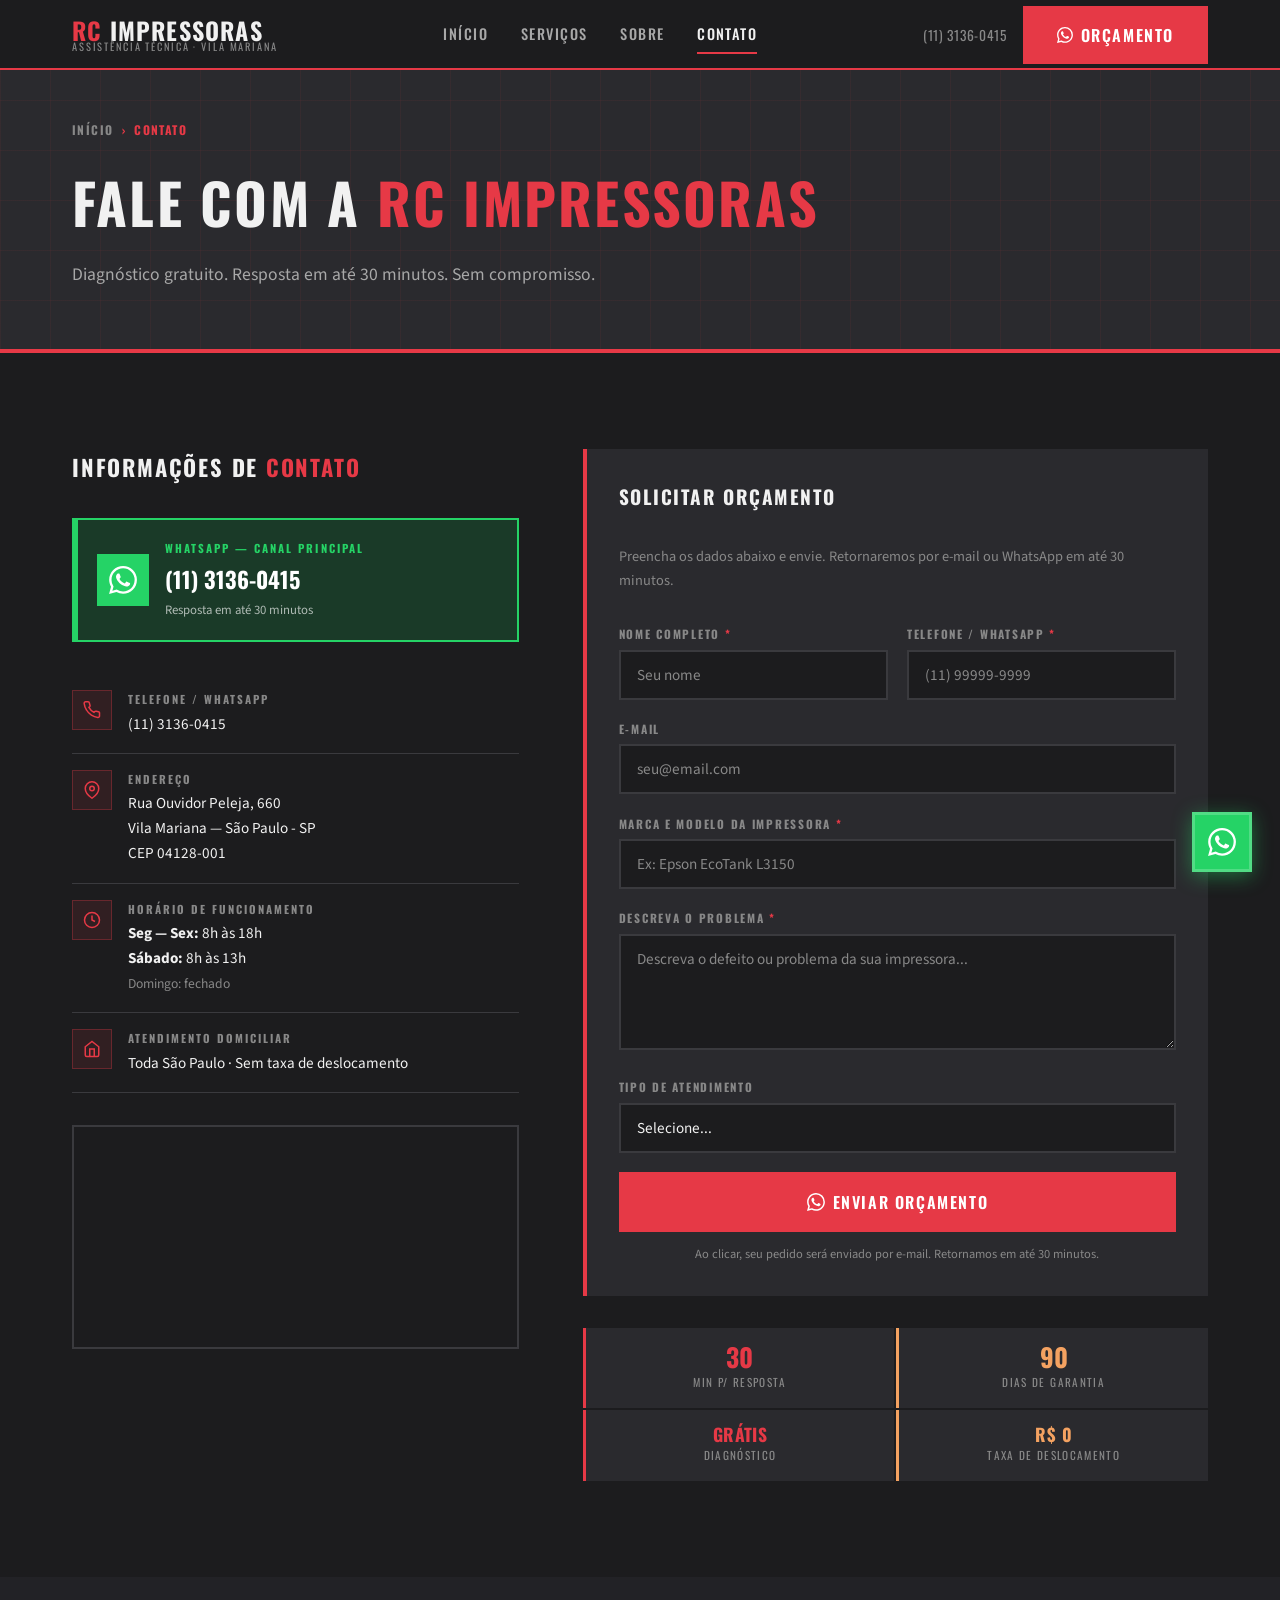
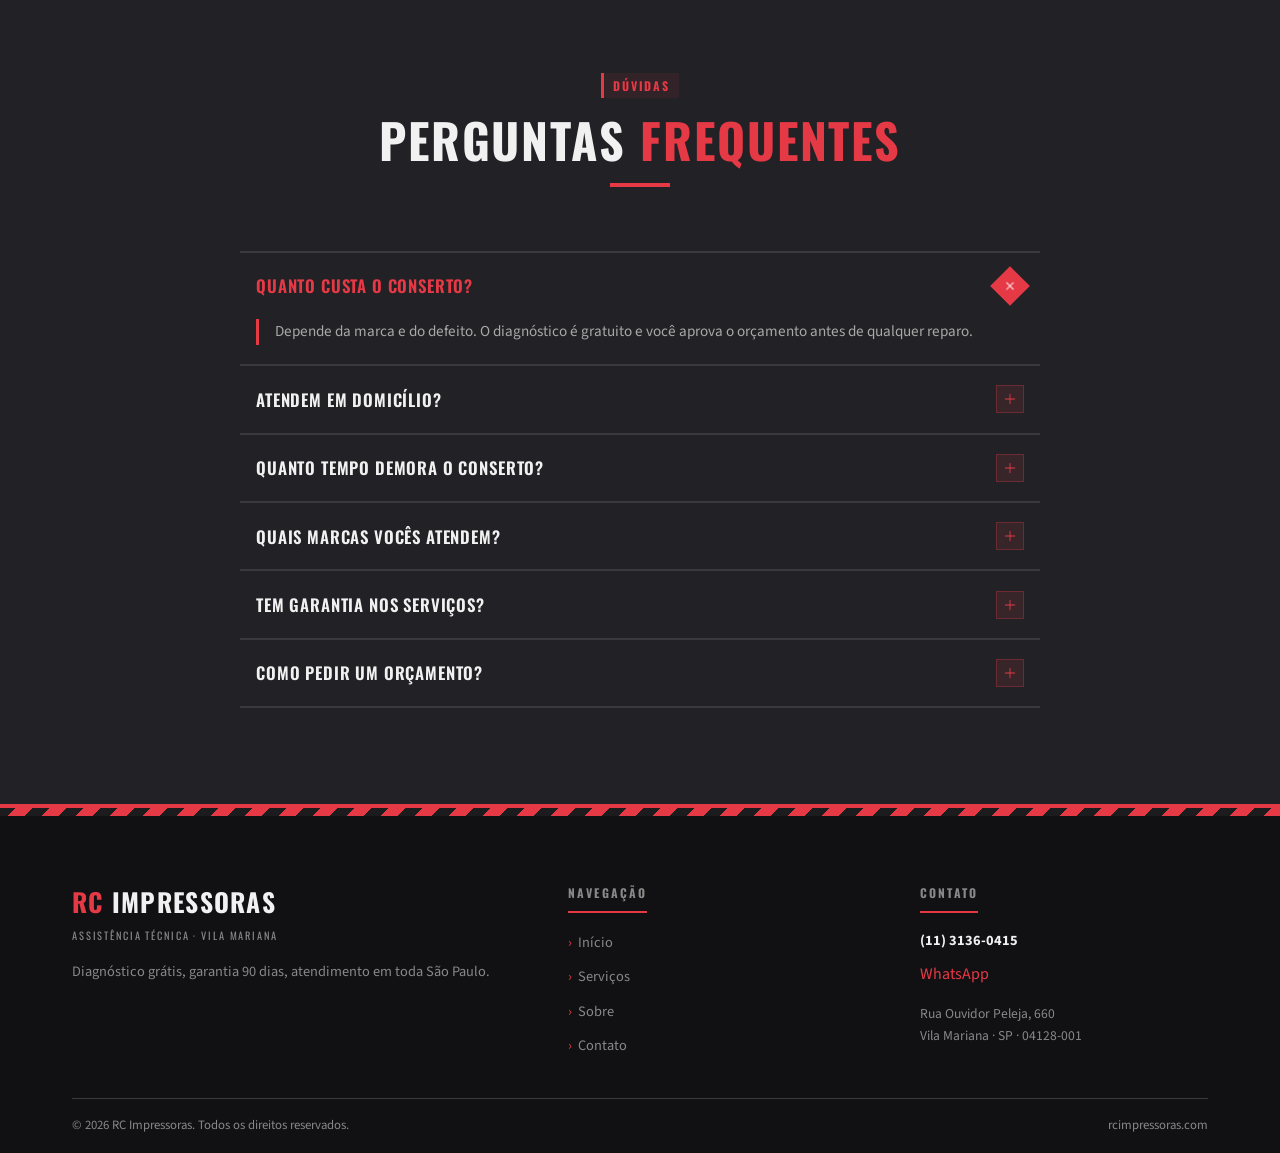
==== commit ba58eab7: "feat: form submits to contato@pontualtech.com.br via Formsubmit.co Co-Authored-By: Claude Opus 4.6 (" ====
--- a/contato.html
+++ b/contato.html
@@ -162,9 +162,13 @@
       <div>
         <div class="contact-form-wrap animate-in delay-2">
           <h3>Solicitar Orçamento</h3>
-          <p style="font-size:.9rem;color:var(--text-muted);margin-bottom:var(--space-md);">Preencha os dados abaixo e clique em enviar. Você será redirecionado ao WhatsApp com a mensagem pronta.</p>
-
-          <form id="contact-form" novalidate aria-label="Formulário de orçamento">
+          <p style="font-size:.9rem;color:var(--text-muted);margin-bottom:var(--space-md);">Preencha os dados abaixo e envie. Retornaremos por e-mail ou WhatsApp em até 30 minutos.</p>
+
+          <form id="contact-form" action="https://formsubmit.co/contato@pontualtech.com.br" method="POST" novalidate aria-label="Formulário de orçamento">
+            <input type="hidden" name="_subject" value="Novo contato - RC Impressoras">
+            <input type="hidden" name="_next" value="https://rcimpressoras.com/contato.html?enviado=1">
+            <input type="hidden" name="_captcha" value="false">
+            <input type="hidden" name="_template" value="table">
 
             <div class="form-row">
               <div class="form-group">
@@ -205,11 +209,11 @@
 
             <button type="submit" class="btn btn-primary" style="width:100%;justify-content:center;padding:1rem;">
               <svg width="18" height="18" fill="currentColor" viewBox="0 0 16 16" aria-hidden="true"><path d="M13.601 2.326A7.854 7.854 0 0 0 7.994 0C3.627 0 .068 3.558.064 7.926c0 1.399.366 2.76 1.057 3.965L0 16l4.204-1.102a7.933 7.933 0 0 0 3.79.965h.004c4.368 0 7.926-3.558 7.93-7.93A7.898 7.898 0 0 0 13.6 2.326zM7.994 14.521a6.573 6.573 0 0 1-3.356-.92l-.24-.144-2.494.654.666-2.433-.156-.251a6.56 6.56 0 0 1-1.007-3.505c0-3.626 2.957-6.584 6.591-6.584a6.56 6.56 0 0 1 4.66 1.931 6.557 6.557 0 0 1 1.928 4.66c-.004 3.639-2.961 6.592-6.592 6.592zm3.615-4.934c-.197-.099-1.17-.578-1.353-.646-.182-.065-.315-.099-.445.099-.133.197-.513.646-.627.775-.114.133-.232.148-.43.05-.197-.1-.836-.308-1.592-.985-.59-.525-.985-1.175-1.103-1.372-.114-.198-.011-.304.088-.403.087-.088.197-.232.296-.346.1-.114.133-.198.198-.33.065-.134.034-.248-.015-.347-.05-.099-.445-1.076-.612-1.47-.16-.389-.323-.335-.445-.34-.114-.007-.247-.007-.38-.007a.729.729 0 0 0-.529.247c-.182.198-.691.677-.691 1.654 0 .977.71 1.916.81 2.049.098.133 1.394 2.132 3.383 2.992.47.205.84.326 1.129.418.475.152.904.129 1.246.08.38-.058 1.171-.48 1.338-.943.164-.464.164-.86.114-.943-.049-.084-.182-.133-.38-.232z"/></svg>
-              Enviar pelo WhatsApp
+              Enviar Orçamento
             </button>
 
             <p style="font-size:.78rem;color:var(--text-muted);margin-top:.75rem;text-align:center;">
-              Ao clicar, você será direcionado ao WhatsApp com a mensagem preenchida automaticamente.
+              Ao clicar, seu pedido será enviado por e-mail. Retornamos em até 30 minutos.
             </p>
           </form>
         </div>
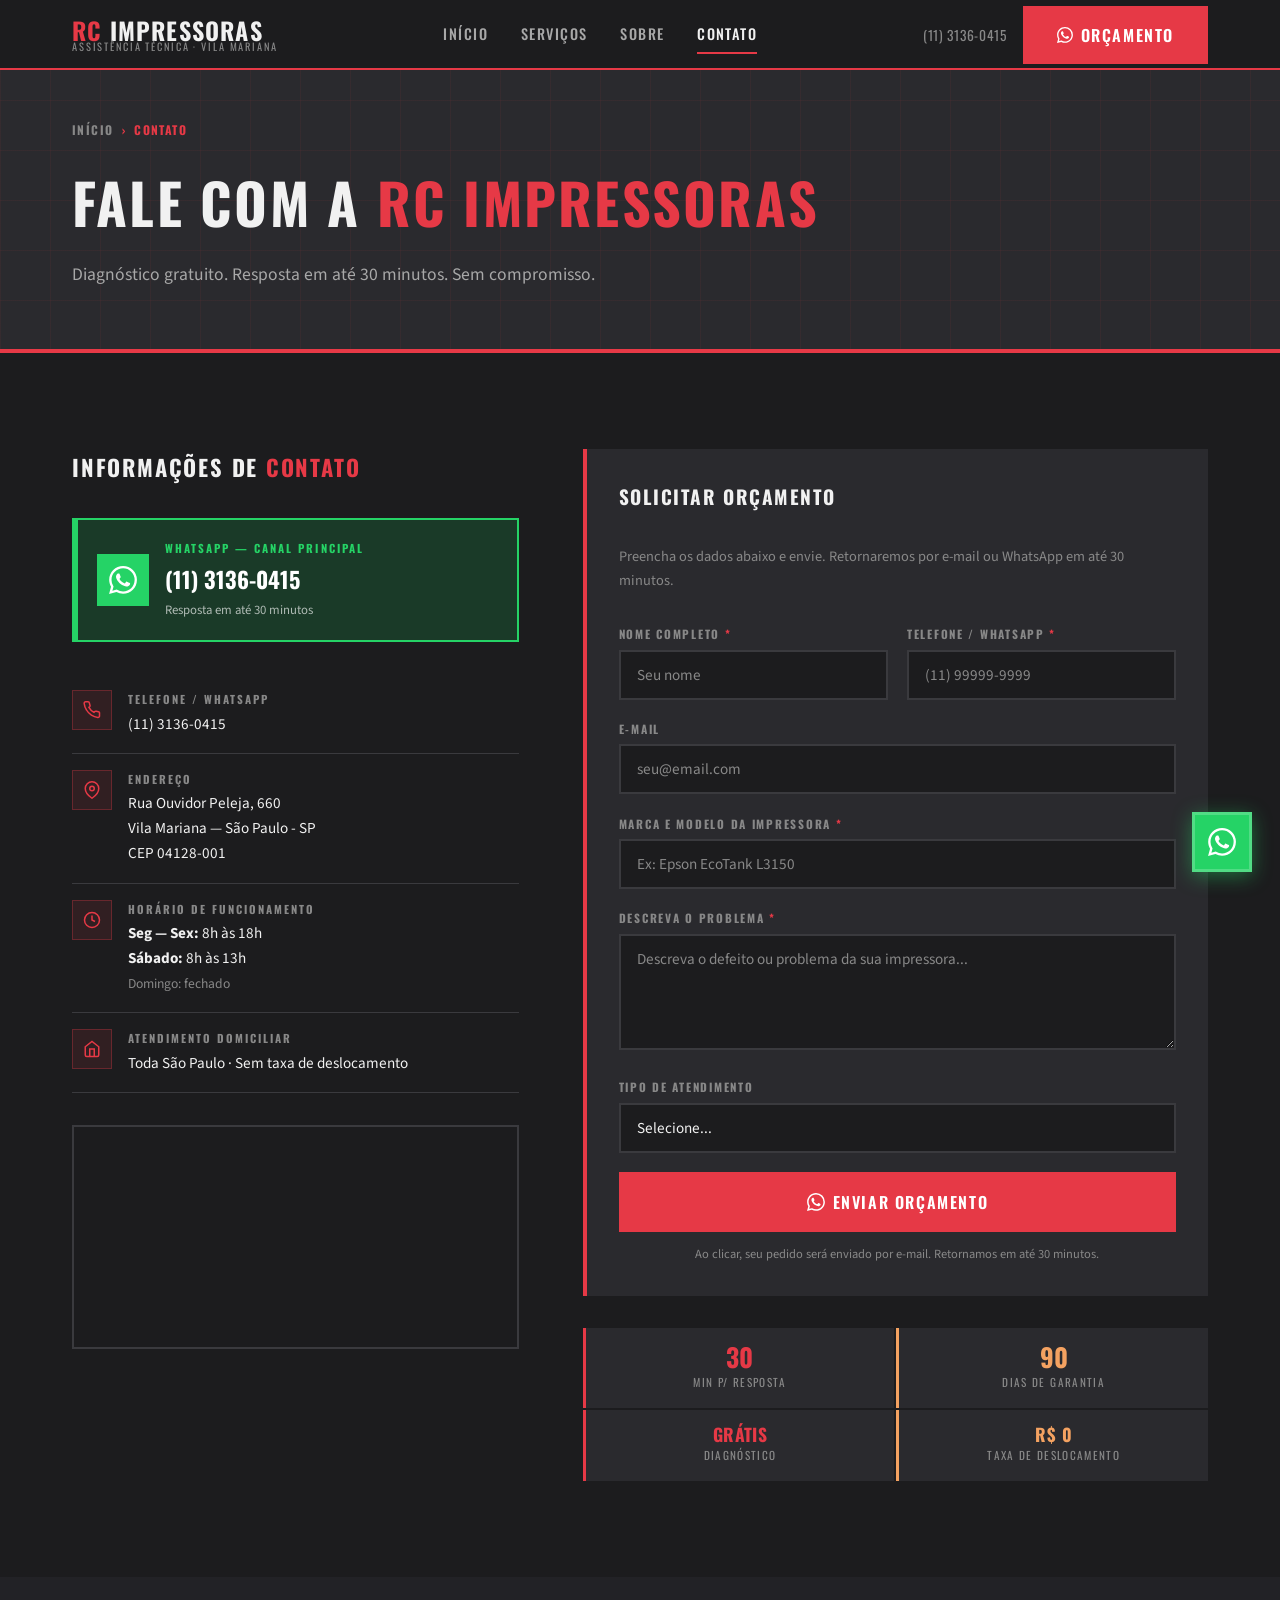
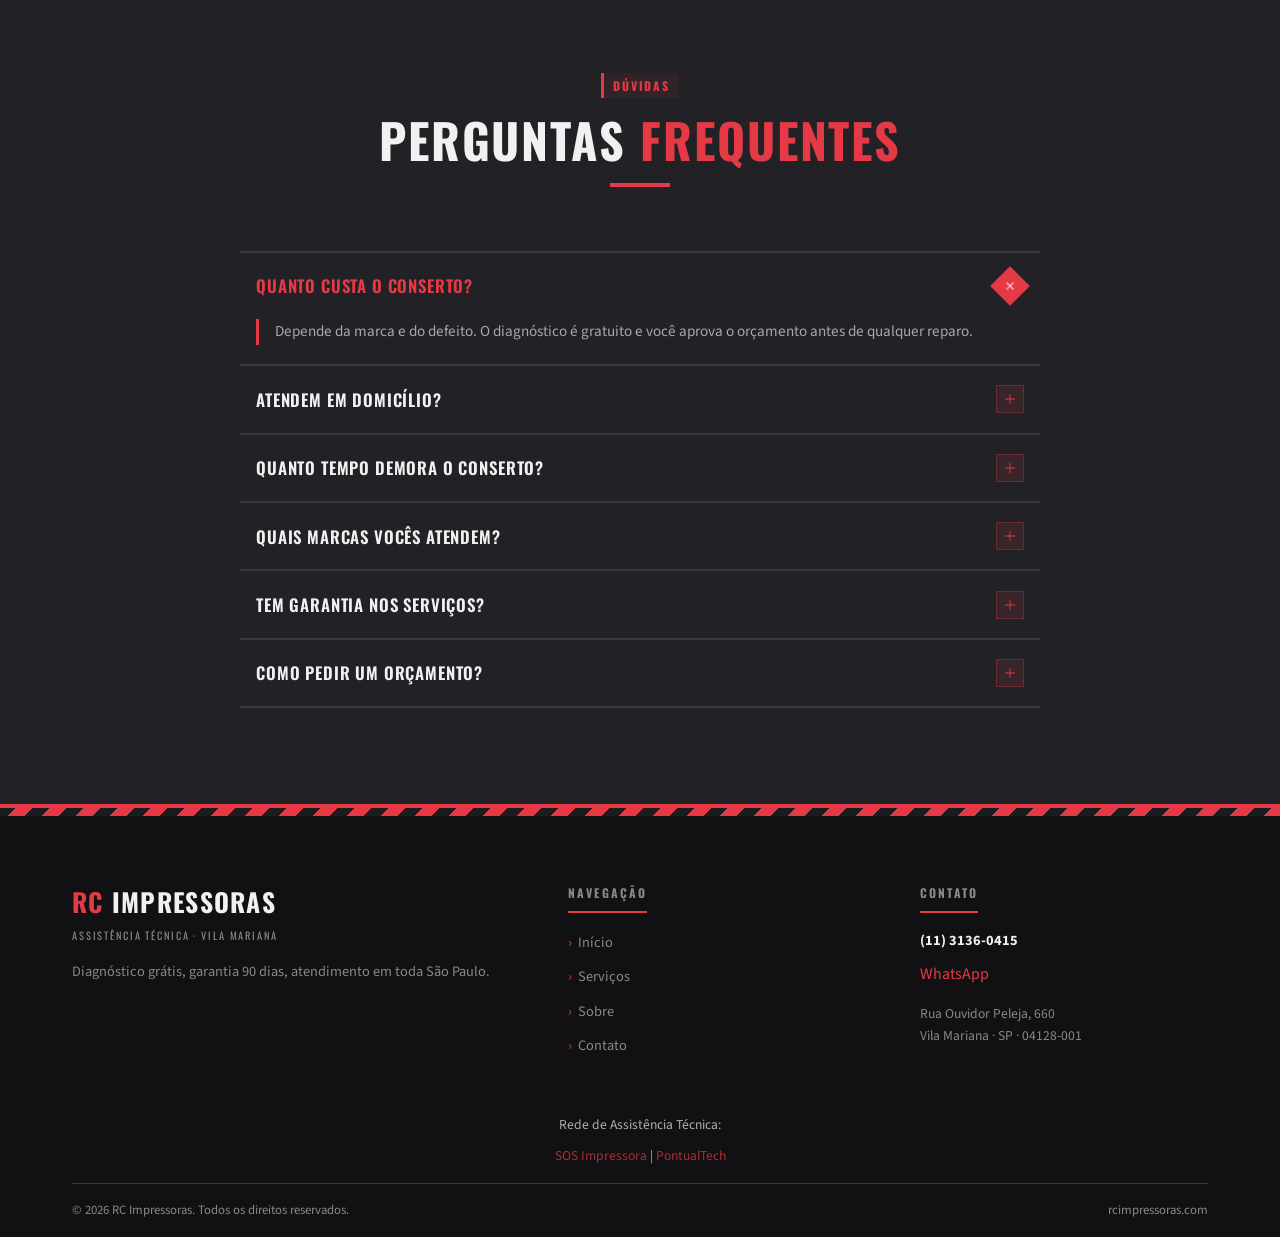
==== commit 5f68cc20: "feat: advanced SEO - schema, cross-links, geo tags, breadcrumbs Co-Authored-By: Claude Opus 4.6 (1M " ====
--- a/contato.html
+++ b/contato.html
@@ -14,8 +14,18 @@
   <meta property="og:url" content="https://rcimpressoras.com/contato.html">
   <meta property="og:type" content="website">
 
+  <!-- Geo Meta Tags -->
+  <meta name="geo.region" content="BR-SP">
+  <meta name="geo.placename" content="Vila Mariana, São Paulo">
+  <meta name="geo.position" content="-23.5872;-46.6368">
+  <meta name="ICBM" content="-23.5872, -46.6368">
+  <meta name="author" content="RC Impressoras">
+  <meta name="revisit-after" content="7 days">
+  <meta name="language" content="pt-BR">
+
   <link rel="preconnect" href="https://fonts.googleapis.com">
   <link rel="preconnect" href="https://fonts.gstatic.com" crossorigin>
+  <link rel="dns-prefetch" href="https://formsubmit.co">
   <link href="https://fonts.googleapis.com/css2?family=Oswald:wght@400;500;600;700&family=Source+Sans+3:wght@300;400;600;700&display=swap" rel="stylesheet">
   <link rel="stylesheet" href="css/style.css">
 
@@ -23,6 +33,27 @@
     body{background:#1c1c1e;color:#f1f1f1}
     .site-header{position:fixed;top:0;left:0;right:0;z-index:1000;background:rgba(28,28,30,.95);border-bottom:2px solid #e63946;height:70px}
   </style>
+
+  <script type="application/ld+json">
+  {
+    "@context": "https://schema.org",
+    "@type": "BreadcrumbList",
+    "itemListElement": [
+      {
+        "@type": "ListItem",
+        "position": 1,
+        "name": "Início",
+        "item": "https://rcimpressoras.com/"
+      },
+      {
+        "@type": "ListItem",
+        "position": 2,
+        "name": "Contato",
+        "item": "https://rcimpressoras.com/contato.html"
+      }
+    ]
+  }
+  </script>
 </head>
 <body>
 
@@ -339,6 +370,11 @@
         <p style="margin-top:1rem;font-size:.85rem;color:var(--text-muted)">Rua Ouvidor Peleja, 660<br>Vila Mariana · SP · 04128-001</p>
       </div>
     </div>
+    <div class="partner-network">
+      <p>Rede de Assistência Técnica:</p>
+      <a href="https://sosimpressora.com" target="_blank" rel="noopener">SOS Impressora</a> |
+      <a href="https://pontualtech.net" target="_blank" rel="noopener">PontualTech</a>
+    </div>
     <div class="footer-bottom">
       <p>&copy; 2026 RC Impressoras. Todos os direitos reservados.</p>
       <p><a href="https://rcimpressoras.com">rcimpressoras.com</a></p>
--- a/css/style.css
+++ b/css/style.css
@@ -1520,6 +1520,20 @@
 .animate-in.delay-3 { animation-delay: 0.3s; }
 .animate-in.delay-4 { animation-delay: 0.4s; }
 
+/* ── PARTNER NETWORK ── */
+.partner-network {
+  text-align: center;
+  padding: 1rem 0;
+  font-size: 0.85rem;
+  opacity: 0.7;
+}
+.partner-network p {
+  margin: 0 0 0.5rem;
+}
+.partner-network a {
+  color: var(--primary, #e63946);
+}
+
 /* ── PRINT ── */
 @media print {
   .site-header, .wa-float, .cta-banner, .mobile-nav { display: none; }
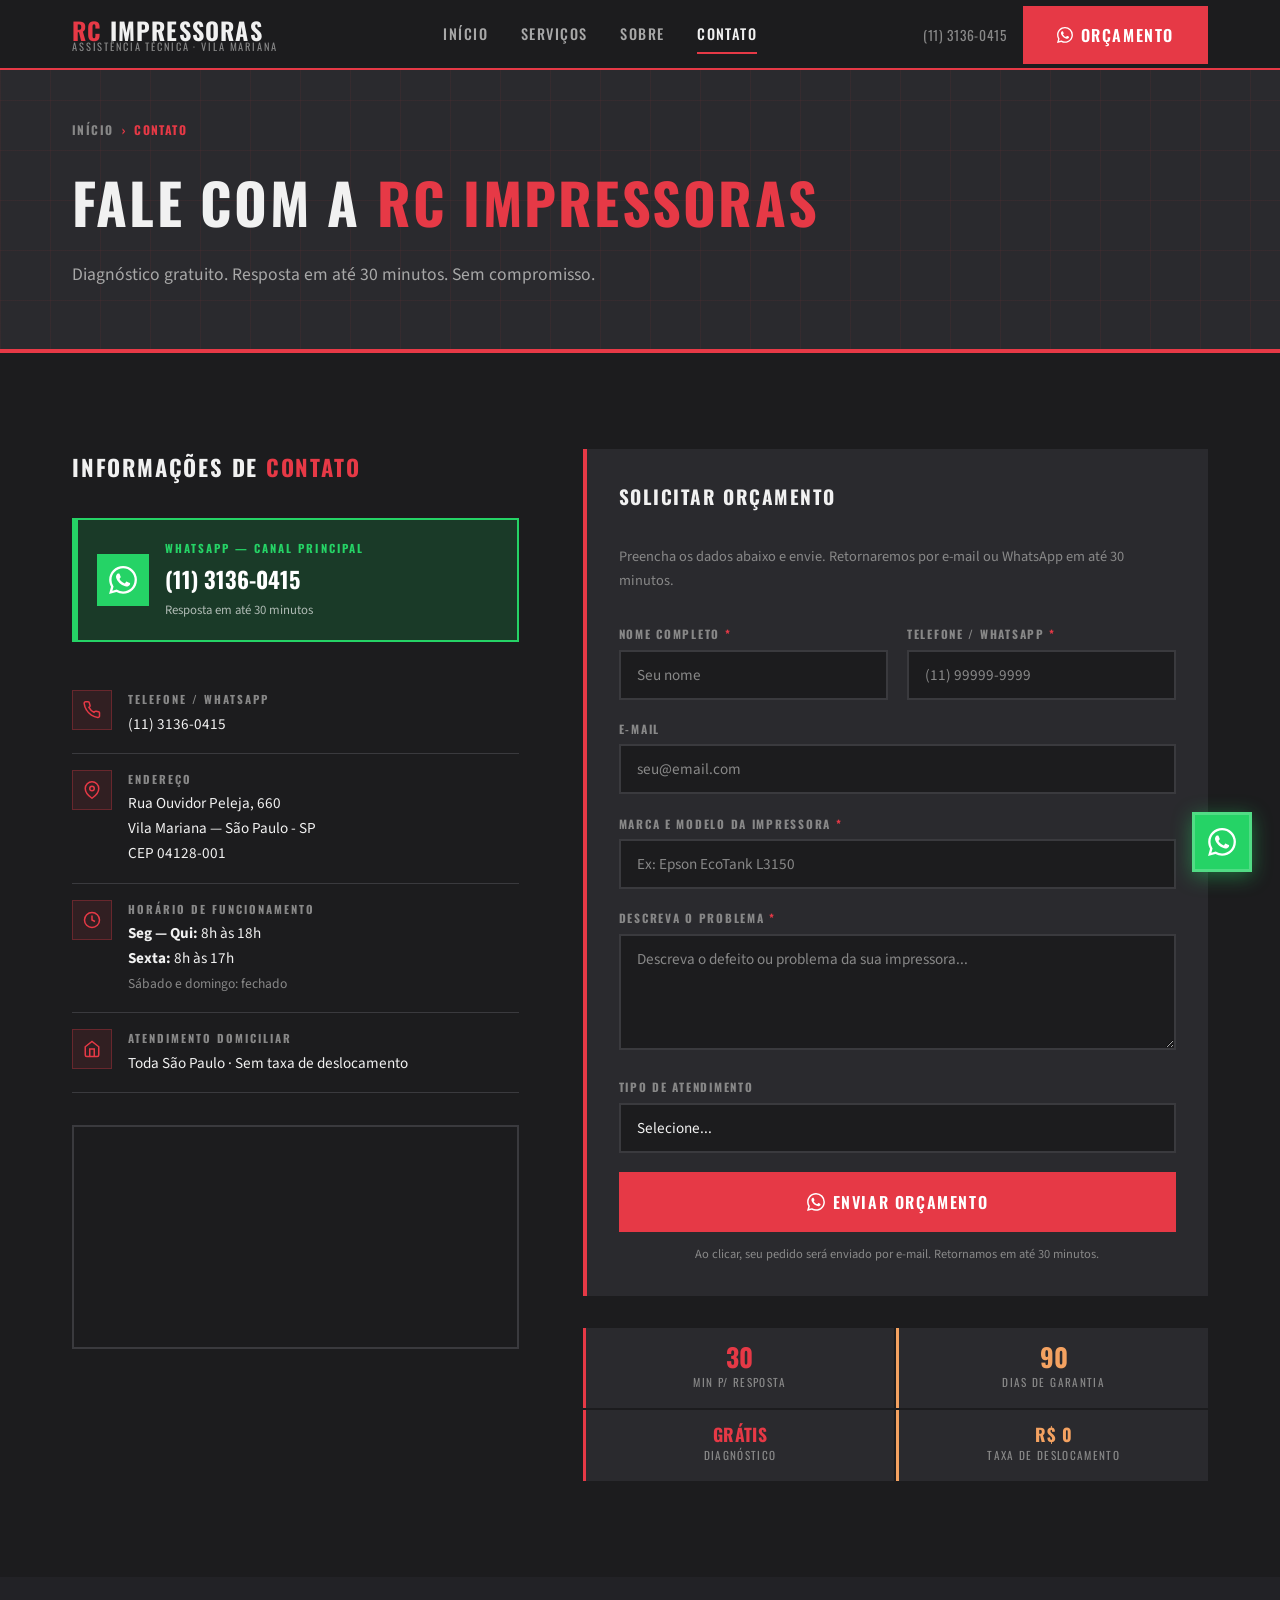
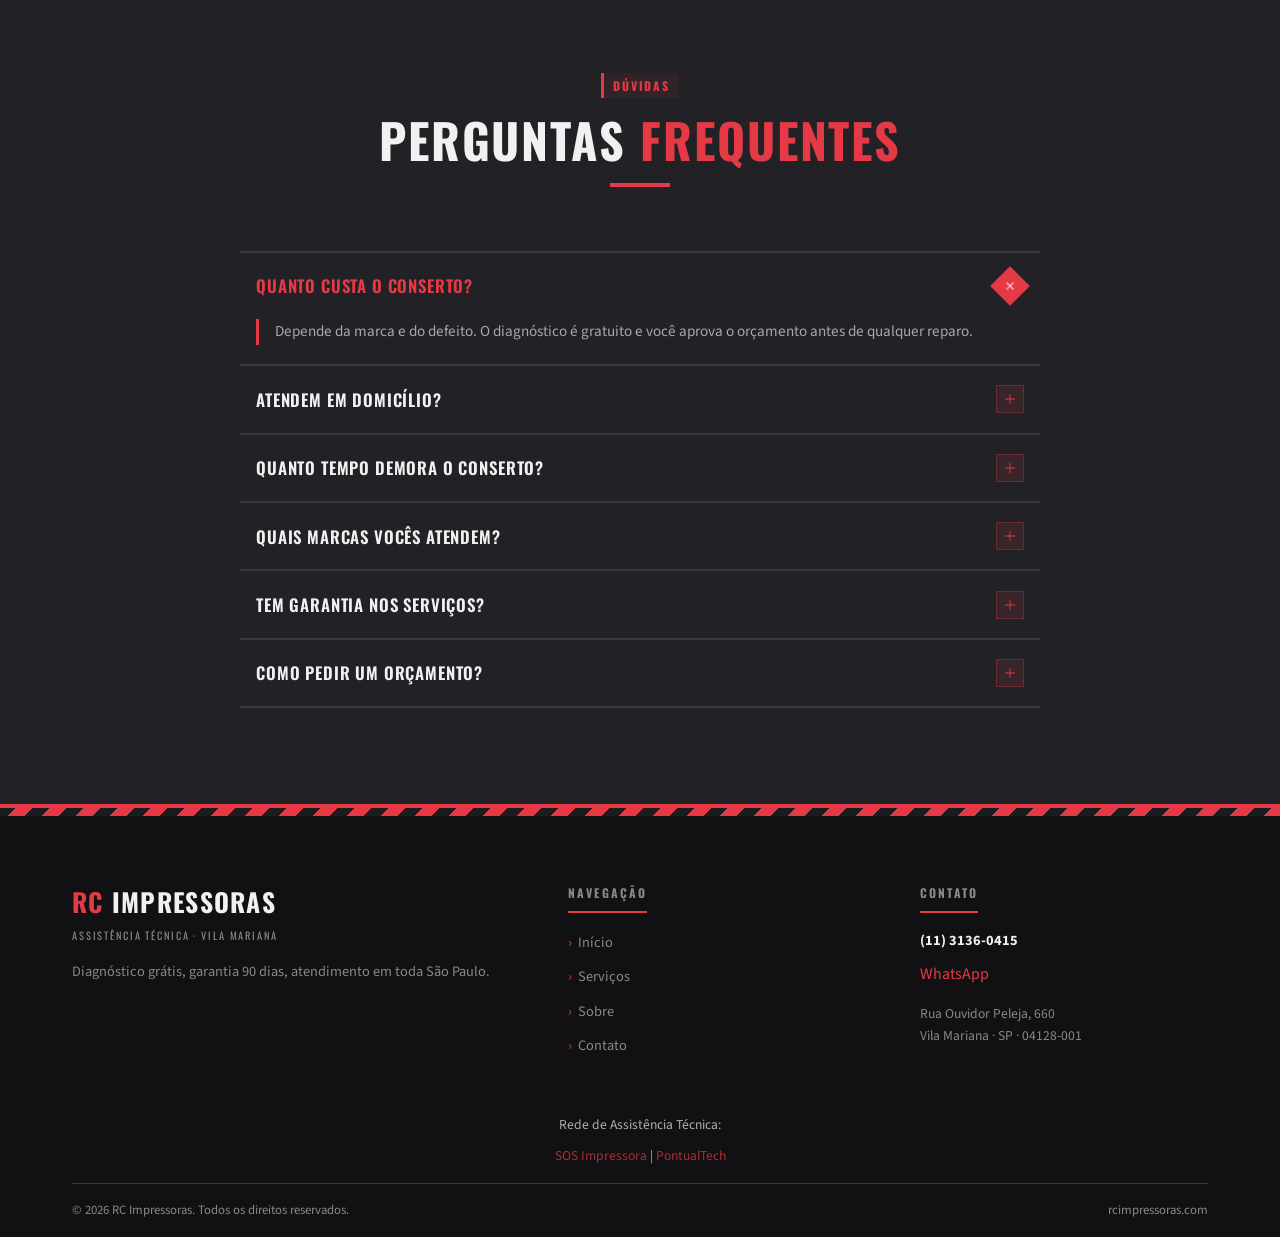
==== commit e563ca6d: "fix(fatos+identidade): horario oficial (sabado fechado), WhatsApp unico 3136-0415, redes sociais no " ====
--- a/contato.html
+++ b/contato.html
@@ -25,7 +25,7 @@
 
   <link rel="preconnect" href="https://fonts.googleapis.com">
   <link rel="preconnect" href="https://fonts.gstatic.com" crossorigin>
-  <link rel="dns-prefetch" href="https://formsubmit.co">
+  <link rel="dns-prefetch" href="https://wa.me">
   <link href="https://fonts.googleapis.com/css2?family=Oswald:wght@400;500;600;700&family=Source+Sans+3:wght@300;400;600;700&display=swap" rel="stylesheet">
   <link rel="stylesheet" href="css/style.css">
 
@@ -56,6 +56,10 @@
   </script>
 </head>
 <body>
+<!-- Google Tag Manager (noscript) -->
+<noscript><iframe src="https://www.googletagmanager.com/ns.html?id=GTM-5C2R848L"
+height="0" width="0" style="display:none;visibility:hidden"></iframe></noscript>
+<!-- End Google Tag Manager (noscript) -->
 
 <!-- HEADER -->
 <header class="site-header" role="banner">
@@ -90,7 +94,7 @@
   <a href="servicos.html">Serviços</a>
   <a href="sobre.html">Sobre</a>
   <a href="contato.html">Contato</a>
-  <a href="https://wa.me/551131360415" target="_blank" rel="noopener noreferrer" style="color:var(--primary)">WhatsApp: (11) 3136-0415</a>
+  <a href="https://wa.me/551131360415?text=Ol%C3%A1!%20Preciso%20de%20ajuda%20com%20minha%20impressora." target="_blank" rel="noopener noreferrer" style="color:var(--primary)">WhatsApp: (11) 3136-0415</a>
 </nav>
 
 <main>
@@ -157,9 +161,9 @@
           <div>
             <p class="contact-detail-label">Horário de funcionamento</p>
             <p class="contact-detail-value">
-              <strong>Seg — Sex:</strong> 8h às 18h<br>
-              <strong>Sábado:</strong> 8h às 13h<br>
-              <span style="font-size:.85rem;color:var(--text-muted)">Domingo: fechado</span>
+              <strong>Seg — Qui:</strong> 8h às 18h<br>
+              <strong>Sexta:</strong> 8h às 17h<br>
+              <span style="font-size:.85rem;color:var(--text-muted)">Sábado e domingo: fechado</span>
             </p>
           </div>
         </div>
@@ -195,11 +199,7 @@
           <h3>Solicitar Orçamento</h3>
           <p style="font-size:.9rem;color:var(--text-muted);margin-bottom:var(--space-md);">Preencha os dados abaixo e envie. Retornaremos por e-mail ou WhatsApp em até 30 minutos.</p>
 
-          <form id="contact-form" action="https://formsubmit.co/contato@pontualtech.com.br" method="POST" novalidate aria-label="Formulário de orçamento">
-            <input type="hidden" name="_subject" value="Novo contato - RC Impressoras">
-            <input type="hidden" name="_next" value="https://rcimpressoras.com/contato.html?enviado=1">
-            <input type="hidden" name="_captcha" value="false">
-            <input type="hidden" name="_template" value="table">
+          <form id="contact-form" action="#" method="POST" novalidate aria-label="Formulário de orçamento" onsubmit="return enviarFormWhatsApp(event)">
 
             <div class="form-row">
               <div class="form-group">
@@ -366,7 +366,7 @@
       <div>
         <p class="footer-col-title">Contato</p>
         <p style="color:var(--neutral);font-size:.9rem"><strong style="color:var(--text)">(11) 3136-0415</strong></p>
-        <p style="margin-top:.5rem"><a href="https://wa.me/551131360415" target="_blank" rel="noopener noreferrer" style="color:var(--primary)">WhatsApp</a></p>
+        <p style="margin-top:.5rem"><a href="https://wa.me/551131360415?text=Ol%C3%A1!%20Preciso%20de%20ajuda%20com%20minha%20impressora." target="_blank" rel="noopener noreferrer" style="color:var(--primary)">WhatsApp</a></p>
         <p style="margin-top:1rem;font-size:.85rem;color:var(--text-muted)">Rua Ouvidor Peleja, 660<br>Vila Mariana · SP · 04128-001</p>
       </div>
     </div>
@@ -388,5 +388,25 @@
 </a>
 
 <script src="js/main.js"></script>
+<script>
+  // Form contato → WhatsApp direto (substitui formsubmit.co, fora do ar 15/05/2026)
+  function enviarFormWhatsApp(ev){
+    ev.preventDefault();
+    var f=ev.target;
+    function v(n){var el=f.querySelector('[name="'+n+'"]');return el?el.value.trim():'';}
+    var nome=v('nome'), tel=v('telefone'), email=v('email'), marca=v('marca'), tipo=v('tipo'), problema=v('problema');
+    if(!nome||!tel||!problema){alert('Preencha todos os campos obrigatórios.');return false;}
+    var msg='Olá! Solicitação pelo site rcimpressoras.com:\n\n';
+    msg+='Nome: '+nome+'\n';
+    msg+='Telefone: '+tel+'\n';
+    if(email) msg+='E-mail: '+email+'\n';
+    if(marca) msg+='Marca/Modelo: '+marca+'\n';
+    if(tipo) msg+='Tipo de serviço: '+tipo+'\n';
+    msg+='\nProblema: '+problema;
+    try{if(typeof gtag==='function'){gtag('event','generate_lead',{event_category:'contato_form_wa',value:1,currency:'BRL'});}}catch(e){}
+    window.open('https://wa.me/551131360415?text='+encodeURIComponent(msg),'_blank');
+    return false;
+  }
+</script>
 </body>
 </html>
